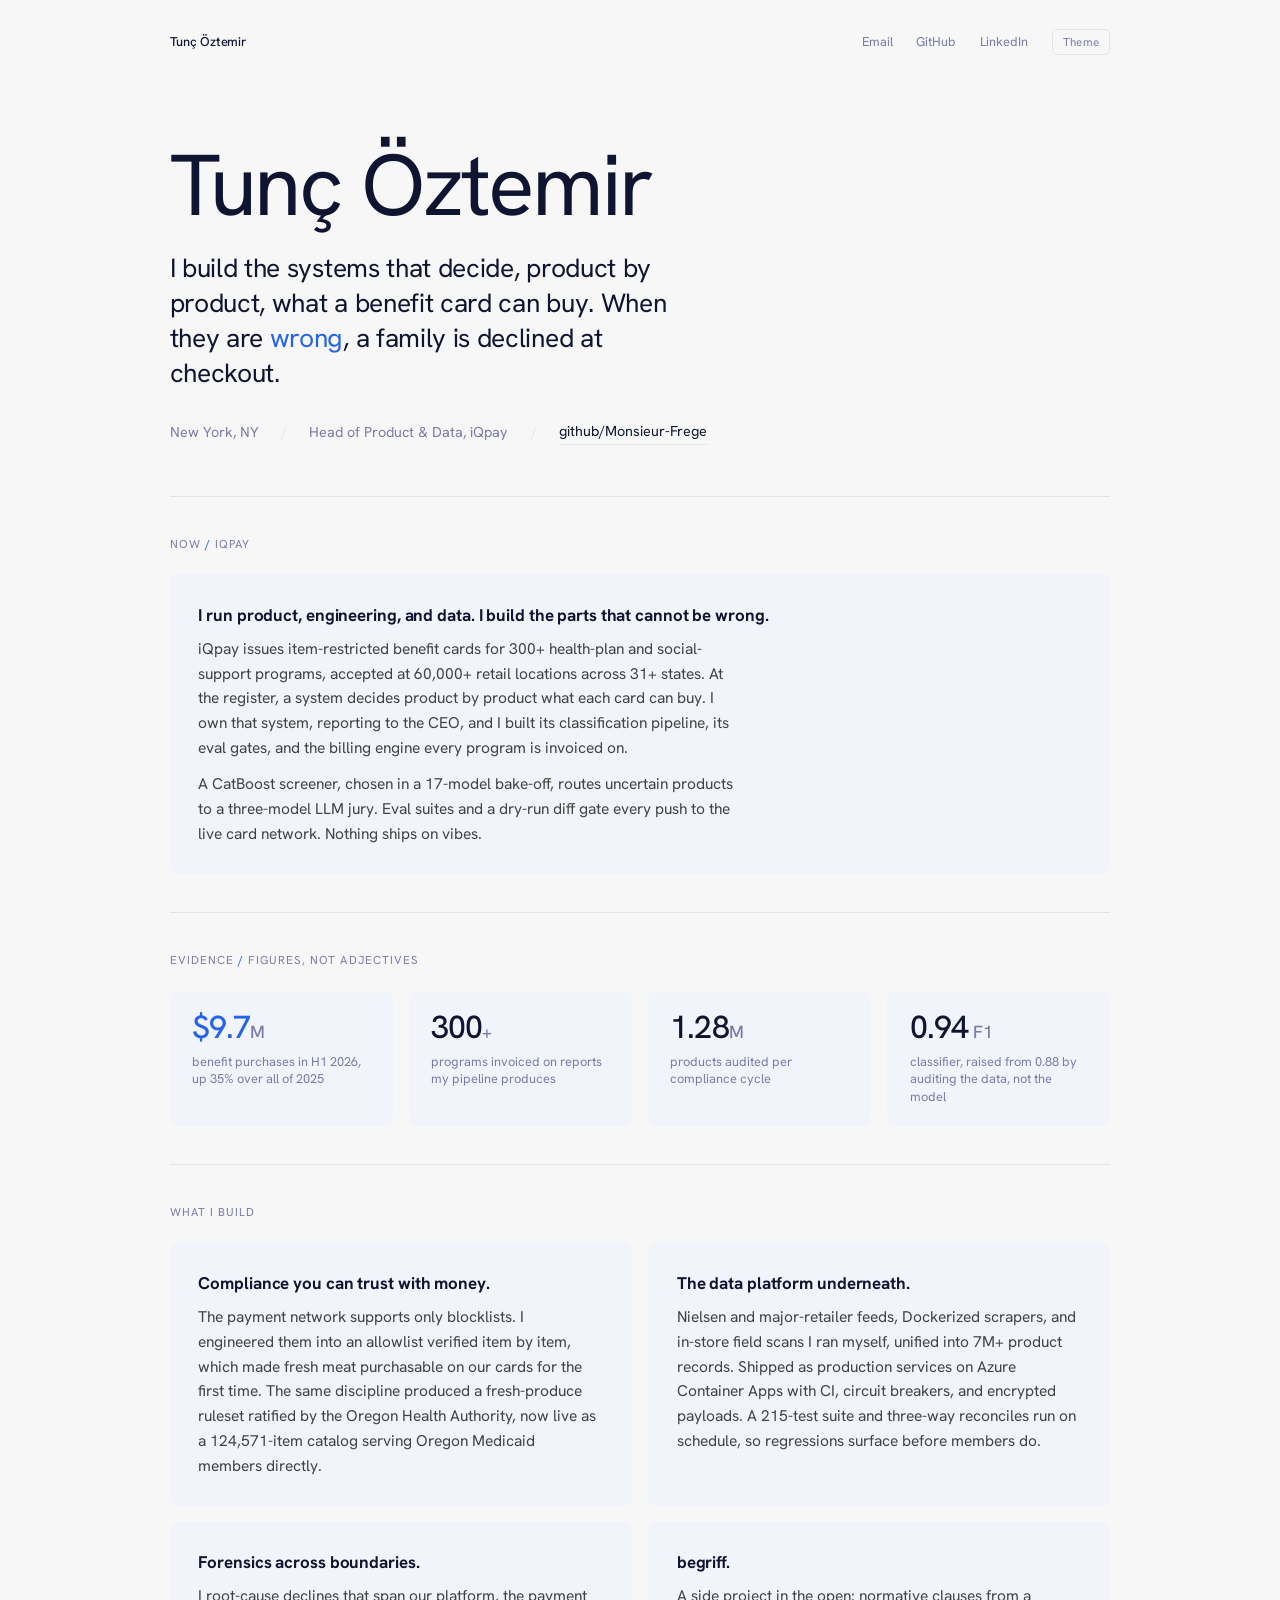
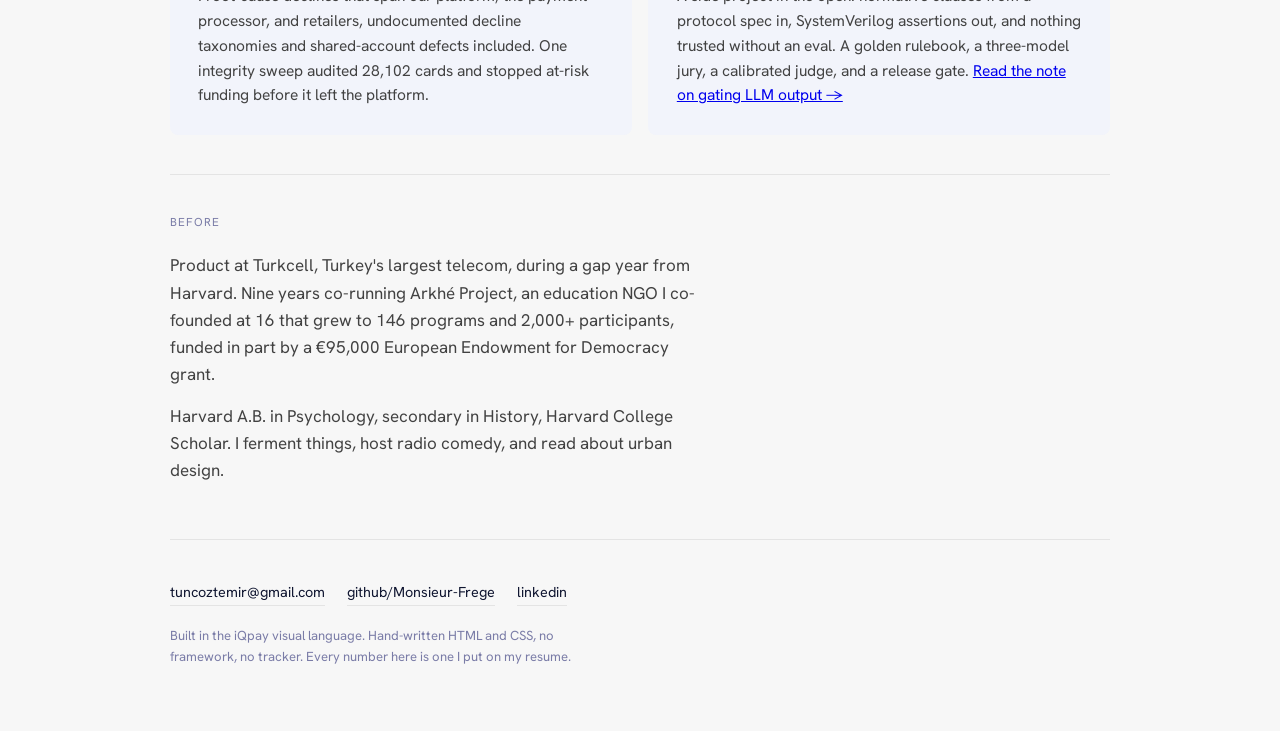
==== index.html @ 017675ed "Rebuild in the iQpay visual language: navy/blue, signature cards, metric band Replaces the paper/ser" ====
<!doctype html>
<html lang="en">
<head>
  <meta charset="utf-8">
  <meta name="viewport" content="width=device-width, initial-scale=1">
  <title>Tunç Öztemir</title>
  <meta name="description" content="Head of Product & Data at iQpay. I build the LLM pipelines, evals, and data systems that decide what a benefit card can buy at the register.">
  <meta property="og:title" content="Tunç Öztemir">
  <meta property="og:description" content="I build the systems that decide, product by product, what a benefit card can buy.">
  <meta property="og:url" content="https://tuncoztemir.com">
  <meta name="theme-color" content="#0F1530">
  <link rel="icon" href="data:image/svg+xml,%3Csvg xmlns='http://www.w3.org/2000/svg' viewBox='0 0 100 100'%3E%3Crect width='100' height='100' rx='20' fill='%230F1530'/%3E%3Ctext x='50' y='72' font-size='62' font-family='Helvetica,Arial,sans-serif' font-weight='500' text-anchor='middle' fill='%23F7F7F7'%3ET%3C/text%3E%3Ccircle cx='75' cy='30' r='8' fill='%232563EB'/%3E%3C/svg%3E">
  <link rel="preconnect" href="https://fonts.googleapis.com">
  <link rel="preconnect" href="https://fonts.gstatic.com" crossorigin>
  <link href="https://fonts.googleapis.com/css2?family=Hanken+Grotesk:wght@400;500;700&display=swap" rel="stylesheet">
  <link rel="stylesheet" href="style.css">
</head>
<body>
  <div class="wrap">

    <div class="topbar">
      <span class="mark">Tunç Öztemir</span>
      <nav>
        <a href="mailto:tuncoztemir@gmail.com">Email</a>
        <a href="https://github.com/Monsieur-Frege">GitHub</a>
        <a href="https://www.linkedin.com/in/tunc-oztemir-10516a1b8">LinkedIn</a>
        <button class="toggle" id="themeToggle" aria-label="Toggle color theme">Theme</button>
      </nav>
    </div>

    <header class="hero">
      <h1 class="wordmark rise d1">Tunç&nbsp;Öztemir</h1>
      <p class="tagline rise d2">I build the systems that decide, product by product, what a benefit card can buy. When they are <span class="em">wrong</span>, a family is declined at checkout.</p>
      <div class="meta rise d3">
        <span>New York, NY</span>
        <span class="dot">/</span>
        <span>Head of Product &amp; Data, iQpay</span>
        <span class="dot">/</span>
        <a href="https://github.com/Monsieur-Frege">github/Monsieur-Frege</a>
      </div>
    </header>

    <section class="rise d4">
      <div class="label">Now <b>/</b> iQpay</div>
      <div class="card">
        <h3>I run product, engineering, and data. I build the parts that cannot be wrong.</h3>
        <p>iQpay issues item-restricted benefit cards for 300+ health-plan and social-support programs, accepted at 60,000+ retail locations across 31+ states. At the register, a system decides product by product what each card can buy. I own that system, reporting to the CEO, and I built its classification pipeline, its eval gates, and the billing engine every program is invoiced on.</p>
        <p>A CatBoost screener, chosen in a 17-model bake-off, routes uncertain products to a three-model LLM jury. Eval suites and a dry-run diff gate every push to the live card network. Nothing ships on vibes.</p>
      </div>
    </section>

    <section>
      <div class="label">Evidence <b>/</b> figures, not adjectives</div>
      <div class="metrics">
        <div class="metric hi">
          <div class="figure">$9.7<span class="unit">M</span></div>
          <div class="cap">benefit purchases in H1 2026, up 35% over all of 2025</div>
        </div>
        <div class="metric">
          <div class="figure">300<span class="unit">+</span></div>
          <div class="cap">programs invoiced on reports my pipeline produces</div>
        </div>
        <div class="metric">
          <div class="figure">1.28<span class="unit">M</span></div>
          <div class="cap">products audited per compliance cycle</div>
        </div>
        <div class="metric">
          <div class="figure">0.94<span class="unit"> F1</span></div>
          <div class="cap">classifier, raised from 0.88 by auditing the data, not the model</div>
        </div>
      </div>
    </section>

    <section>
      <div class="label">What I build</div>
      <div class="card-grid">
        <div class="card">
          <h3>Compliance you can trust with money.</h3>
          <p>The payment network supports only blocklists. I engineered them into an allowlist verified item by item, which made fresh meat purchasable on our cards for the first time. The same discipline produced a fresh-produce ruleset ratified by the Oregon Health Authority, now live as a 124,571-item catalog serving Oregon Medicaid members directly.</p>
        </div>
        <div class="card">
          <h3>The data platform underneath.</h3>
          <p>Nielsen and major-retailer feeds, Dockerized scrapers, and in-store field scans I ran myself, unified into 7M+ product records. Shipped as production services on Azure Container Apps with CI, circuit breakers, and encrypted payloads. A 215-test suite and three-way reconciles run on schedule, so regressions surface before members do.</p>
        </div>
        <div class="card">
          <h3>Forensics across boundaries.</h3>
          <p>I root-cause declines that span our platform, the payment processor, and retailers, undocumented decline taxonomies and shared-account defects included. One integrity sweep audited 28,102 cards and stopped at-risk funding before it left the platform.</p>
        </div>
        <div class="card">
          <h3>begriff.</h3>
          <p>A side project in the open: normative clauses from a protocol spec in, SystemVerilog assertions out, and nothing trusted without an eval. A golden rulebook, a three-model jury, a calibrated judge, and a release gate. <a href="notes/gating-llm-output.html">Read the note on gating LLM output &rarr;</a></p>
        </div>
      </div>
    </section>

    <section>
      <div class="label">Before</div>
      <p class="lede">Product at Turkcell, Turkey's largest telecom, during a gap year from Harvard. Nine years co-running Arkhé Project, an education NGO I co-founded at 16 that grew to 146 programs and 2,000+ participants, funded in part by a &euro;95,000 European Endowment for Democracy grant.</p>
      <p class="lede">Harvard A.B. in Psychology, secondary in History, Harvard College Scholar. I ferment things, host radio comedy, and read about urban design.</p>
    </section>

    <footer>
      <div class="foot-links">
        <a href="mailto:tuncoztemir@gmail.com">tuncoztemir@gmail.com</a>
        <a href="https://github.com/Monsieur-Frege">github/Monsieur-Frege</a>
        <a href="https://www.linkedin.com/in/tunc-oztemir-10516a1b8">linkedin</a>
      </div>
      <p class="colophon">Built in the iQpay visual language. Hand-written HTML and CSS, no framework, no tracker. Every number here is one I put on my resume.</p>
    </footer>

  </div>

  <script>
    (function () {
      var root = document.documentElement;
      var saved = null;
      try { saved = localStorage.getItem("theme"); } catch (e) {}
      if (saved) root.setAttribute("data-theme", saved);
      var btn = document.getElementById("themeToggle");
      btn.addEventListener("click", function () {
        var isDark = getComputedStyle(root).getPropertyValue("--page").trim().toLowerCase().indexOf("0b0e1c") !== -1;
        var next = isDark ? "light" : "dark";
        root.setAttribute("data-theme", next);
        try { localStorage.setItem("theme", next); } catch (e) {}
      });
    })();
  </script>
</body>
</html>
---- style.css ----
/* tuncoztemir.com
   Built in the iQpay visual language: flat, navy, calm.
   TWK Continental where installed, a clean grotesque otherwise. */

:root {
  --navy: #0F1530;
  --slate: #7A7CA7;
  --blue: #2563EB;
  --lavender: #C3C5FF;
  --page: #F7F7F7;
  --card: #F2F4FB;
  --divider: #E4E4E4;
  --charcoal: #424242;
  --sans: "TWK Continental", "Hanken Grotesk", "Söhne", "Helvetica Neue", Helvetica, Arial, sans-serif;
  --ink: var(--navy);
  --body: var(--charcoal);
  --hair: var(--divider);
}

@media (prefers-color-scheme: dark) {
  :root {
    --page: #0B0E1C;
    --card: #141a30;
    --ink: #EEF0F8;
    --body: #B9BDCE;
    --slate: #8A8DB4;
    --blue: #6E93FF;
    --hair: #232a44;
  }
}
:root[data-theme="dark"] {
  --page: #0B0E1C;
  --card: #141a30;
  --ink: #EEF0F8;
  --body: #B9BDCE;
  --slate: #8A8DB4;
  --blue: #6E93FF;
  --hair: #232a44;
}
:root[data-theme="light"] {
  --page: #F7F7F7;
  --card: #F2F4FB;
  --ink: #0F1530;
  --body: #424242;
  --slate: #7A7CA7;
  --blue: #2563EB;
  --hair: #E4E4E4;
}

* { box-sizing: border-box; margin: 0; padding: 0; }

html { scroll-behavior: smooth; }

body {
  background: var(--page);
  color: var(--body);
  font-family: var(--sans);
  font-size: 17px;
  line-height: 1.6;
  -webkit-font-smoothing: antialiased;
  -moz-osx-font-smoothing: grayscale;
  font-feature-settings: "ss01", "cv01";
}

.wrap {
  max-width: 62rem;
  margin: 0 auto;
  padding: 0 1.6rem;
}

/* ---------- top bar ---------- */

.topbar {
  display: flex;
  justify-content: space-between;
  align-items: center;
  padding: 1.8rem 0 0;
  font-size: 0.8rem;
  color: var(--slate);
}
.topbar .mark { color: var(--ink); font-weight: 500; letter-spacing: -0.01em; }
.topbar nav a {
  color: var(--slate);
  text-decoration: none;
  margin-left: 1.3rem;
  transition: color 120ms ease;
}
.topbar nav a:hover { color: var(--blue); }

/* ---------- hero ---------- */

.hero { padding: 5.5rem 0 3.2rem; }

.wordmark {
  font-size: clamp(3.1rem, 8.5vw, 5.4rem);
  font-weight: 400;
  letter-spacing: -0.03em;
  line-height: 0.98;
  color: var(--ink);
}

.tagline {
  margin-top: 1.5rem;
  font-size: clamp(1.3rem, 2.6vw, 1.65rem);
  font-weight: 400;
  letter-spacing: -0.012em;
  line-height: 1.32;
  color: var(--ink);
  max-width: 34ch;
}
.tagline .em { color: var(--blue); }

.meta {
  margin-top: 1.8rem;
  font-size: 0.9rem;
  color: var(--slate);
  display: flex;
  flex-wrap: wrap;
  gap: 0.6rem 1.4rem;
  align-items: center;
}
.meta a { color: var(--ink); text-decoration: none; border-bottom: 1px solid var(--hair); padding-bottom: 1px; transition: border-color 120ms ease; }
.meta a:hover { border-color: var(--blue); }
.meta .dot { color: var(--hair); }

/* ---------- section scaffold ---------- */

section { padding: 2.4rem 0; border-top: 1px solid var(--hair); }

.label {
  font-size: 0.72rem;
  letter-spacing: 0.09em;
  text-transform: uppercase;
  color: var(--slate);
  margin-bottom: 1.3rem;
}
.label b { color: var(--blue); font-weight: 500; }

.statement {
  font-size: clamp(1.4rem, 3vw, 1.9rem);
  font-weight: 400;
  letter-spacing: -0.015em;
  line-height: 1.2;
  color: var(--ink);
  max-width: 22ch;
  margin-bottom: 1.6rem;
}

.lede { max-width: 54ch; color: var(--body); }
.lede + .lede { margin-top: 0.9rem; }
.lede a { color: var(--ink); border-bottom: 1px solid var(--blue); text-decoration: none; }

/* ---------- signature card ---------- */

.card {
  background: var(--card);
  border-radius: 8px;
  padding: 1.7rem 1.8rem;
}
.card h3 {
  font-size: 1.06rem;
  font-weight: 700;
  letter-spacing: -0.006em;
  color: var(--ink);
  margin-bottom: 0.5rem;
}
.card p { font-size: 0.97rem; color: var(--body); max-width: 60ch; }
.card p + p { margin-top: 0.7rem; }

.card-grid {
  display: grid;
  grid-template-columns: 1fr 1fr;
  gap: 1rem;
}
@media (max-width: 44rem) { .card-grid { grid-template-columns: 1fr; } }

/* ---------- metric band ---------- */

.metrics {
  display: grid;
  grid-template-columns: repeat(4, 1fr);
  gap: 1rem;
}
@media (max-width: 44rem) { .metrics { grid-template-columns: 1fr 1fr; } }

.metric {
  background: var(--card);
  border-radius: 8px;
  padding: 1.3rem 1.4rem;
}
.metric .figure {
  font-size: 2rem;
  font-weight: 500;
  letter-spacing: -0.03em;
  line-height: 1;
  color: var(--ink);
}
.metric .figure .unit { font-size: 1.1rem; color: var(--slate); letter-spacing: 0; }
.metric.hi .figure { color: var(--blue); }
.metric .cap {
  margin-top: 0.6rem;
  font-size: 0.8rem;
  line-height: 1.35;
  color: var(--slate);
}

/* ---------- evidence list ---------- */

.evidence { list-style: none; margin-top: 0.3rem; }
.evidence li {
  display: grid;
  grid-template-columns: 1fr auto;
  gap: 1.2rem;
  align-items: baseline;
  padding: 0.75rem 0;
  border-bottom: 1px solid var(--hair);
  font-size: 0.96rem;
}
.evidence li:last-child { border-bottom: none; }
.evidence .what { color: var(--body); max-width: 46ch; }
.evidence .what b { color: var(--ink); font-weight: 700; }
.evidence .src { font-size: 0.76rem; color: var(--slate); white-space: nowrap; }

/* ---------- footer ---------- */

footer {
  padding: 2.6rem 0 4rem;
  border-top: 1px solid var(--hair);
  margin-top: 1rem;
}
.foot-links { display: flex; flex-wrap: wrap; gap: 1.4rem; font-size: 0.9rem; }
.foot-links a { color: var(--ink); text-decoration: none; border-bottom: 1px solid var(--hair); padding-bottom: 1px; }
.foot-links a:hover { border-color: var(--blue); }
.colophon { margin-top: 1.2rem; font-size: 0.82rem; color: var(--slate); max-width: 60ch; }

/* ---------- theme toggle ---------- */

.toggle {
  background: none;
  border: 1px solid var(--hair);
  color: var(--slate);
  border-radius: 5px;
  padding: 0.28rem 0.6rem;
  font-family: inherit;
  font-size: 0.72rem;
  letter-spacing: 0.04em;
  cursor: pointer;
  margin-left: 1.3rem;
  transition: border-color 120ms ease, color 120ms ease;
}
.toggle:hover { border-color: var(--blue); color: var(--blue); }

/* ---------- notes page ---------- */

.note-title {
  font-size: clamp(2rem, 5vw, 3rem);
  font-weight: 400;
  letter-spacing: -0.025em;
  line-height: 1.05;
  color: var(--ink);
  max-width: 20ch;
}
.note-body { padding: 2.2rem 0; max-width: 62ch; }
.note-body h2 {
  font-size: 1.2rem;
  font-weight: 700;
  letter-spacing: -0.01em;
  color: var(--ink);
  margin: 2rem 0 0.7rem;
}
.note-body p { margin-bottom: 1rem; }
.note-body p strong { color: var(--ink); }
.note-body a { color: var(--ink); border-bottom: 1px solid var(--blue); text-decoration: none; }
.pull {
  margin: 1.6rem 0;
  padding: 1.2rem 1.5rem;
  background: var(--card);
  border-radius: 8px;
  border-left: 3px solid var(--blue);
  color: var(--ink);
  font-size: 1.05rem;
  letter-spacing: -0.008em;
}
.back { font-size: 0.8rem; color: var(--slate); text-decoration: none; }
.back:hover { color: var(--blue); }

/* ---------- motion ---------- */

@media (prefers-reduced-motion: no-preference) {
  .rise { opacity: 0; transform: translateY(8px); animation: rise 620ms cubic-bezier(0.2, 0.7, 0.2, 1) forwards; }
  .d1 { animation-delay: 40ms; } .d2 { animation-delay: 130ms; }
  .d3 { animation-delay: 220ms; } .d4 { animation-delay: 310ms; }
  .d5 { animation-delay: 400ms; } .d6 { animation-delay: 490ms; }
  @keyframes rise { to { opacity: 1; transform: none; } }
}

@media print {
  body { background: #fff; color: #000; }
  .toggle, .topbar nav { display: none; }
  .card, .metric { background: #f2f4fb; }
}
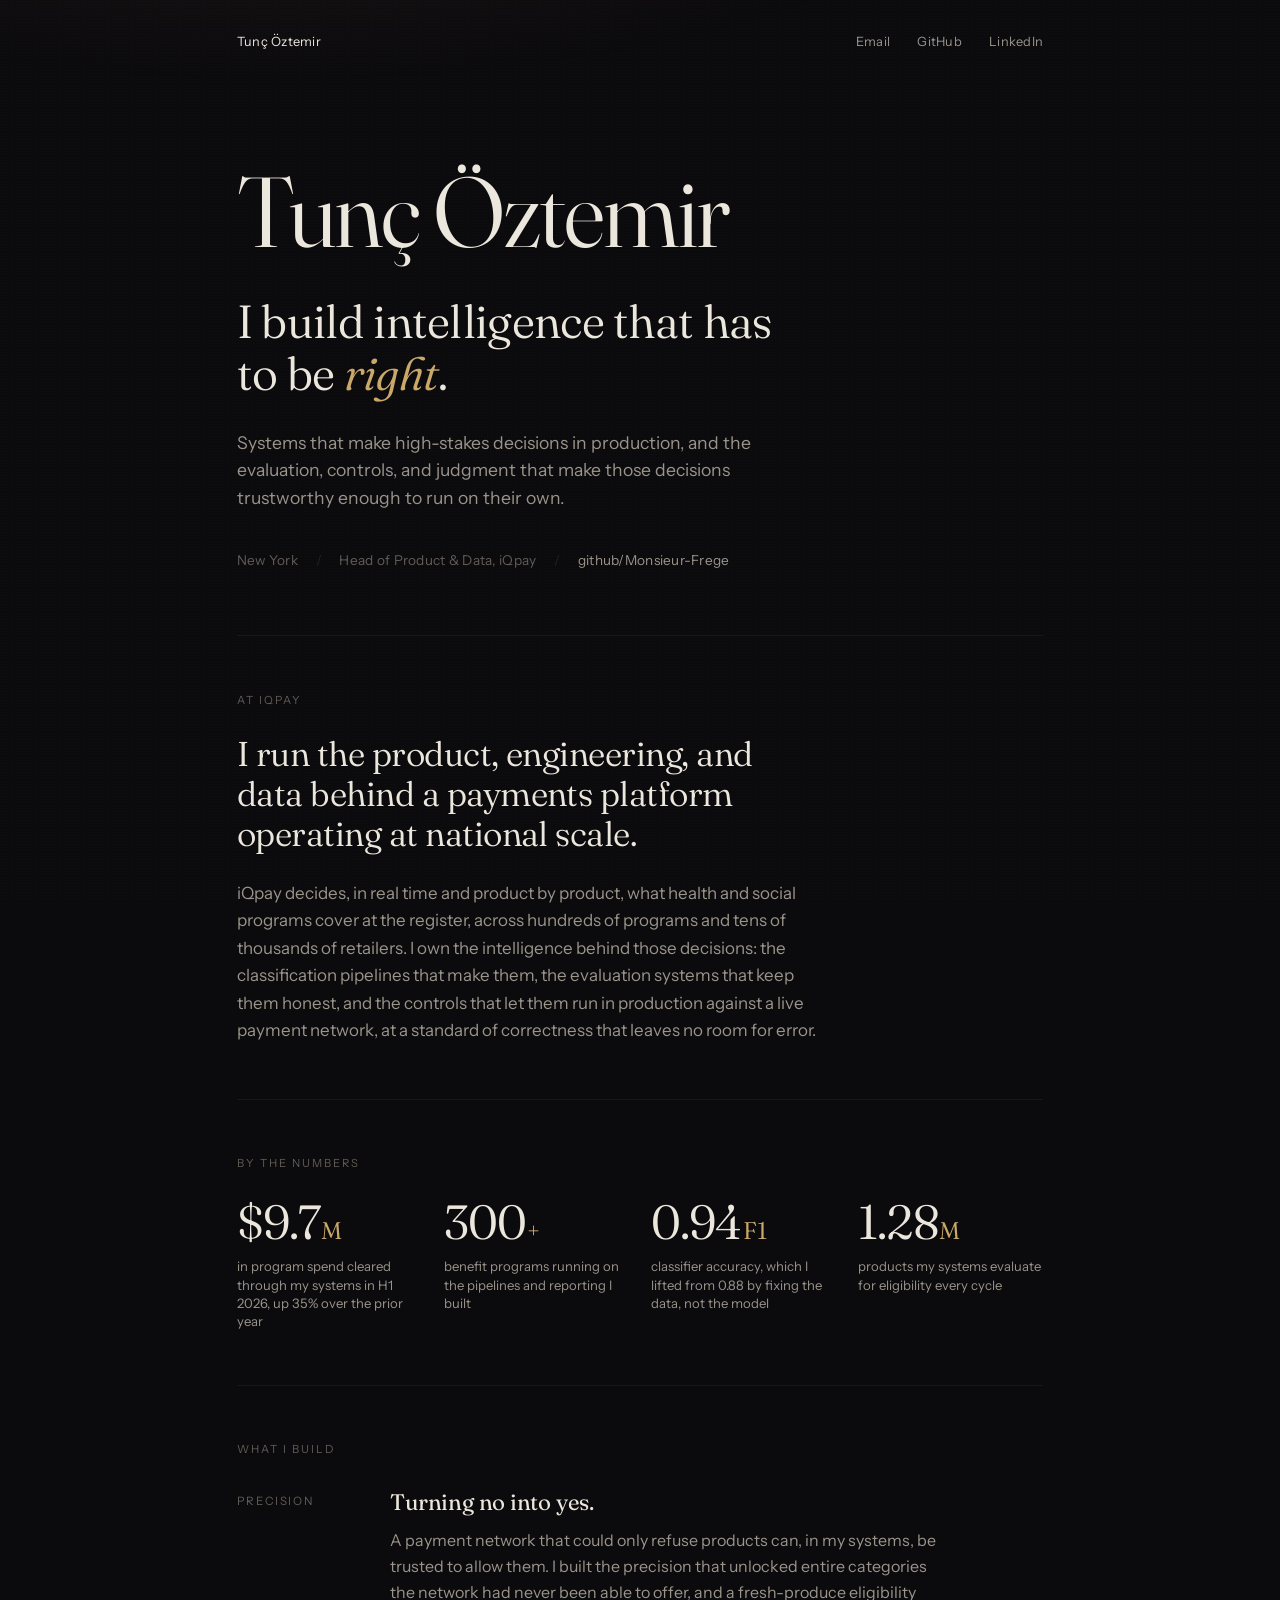
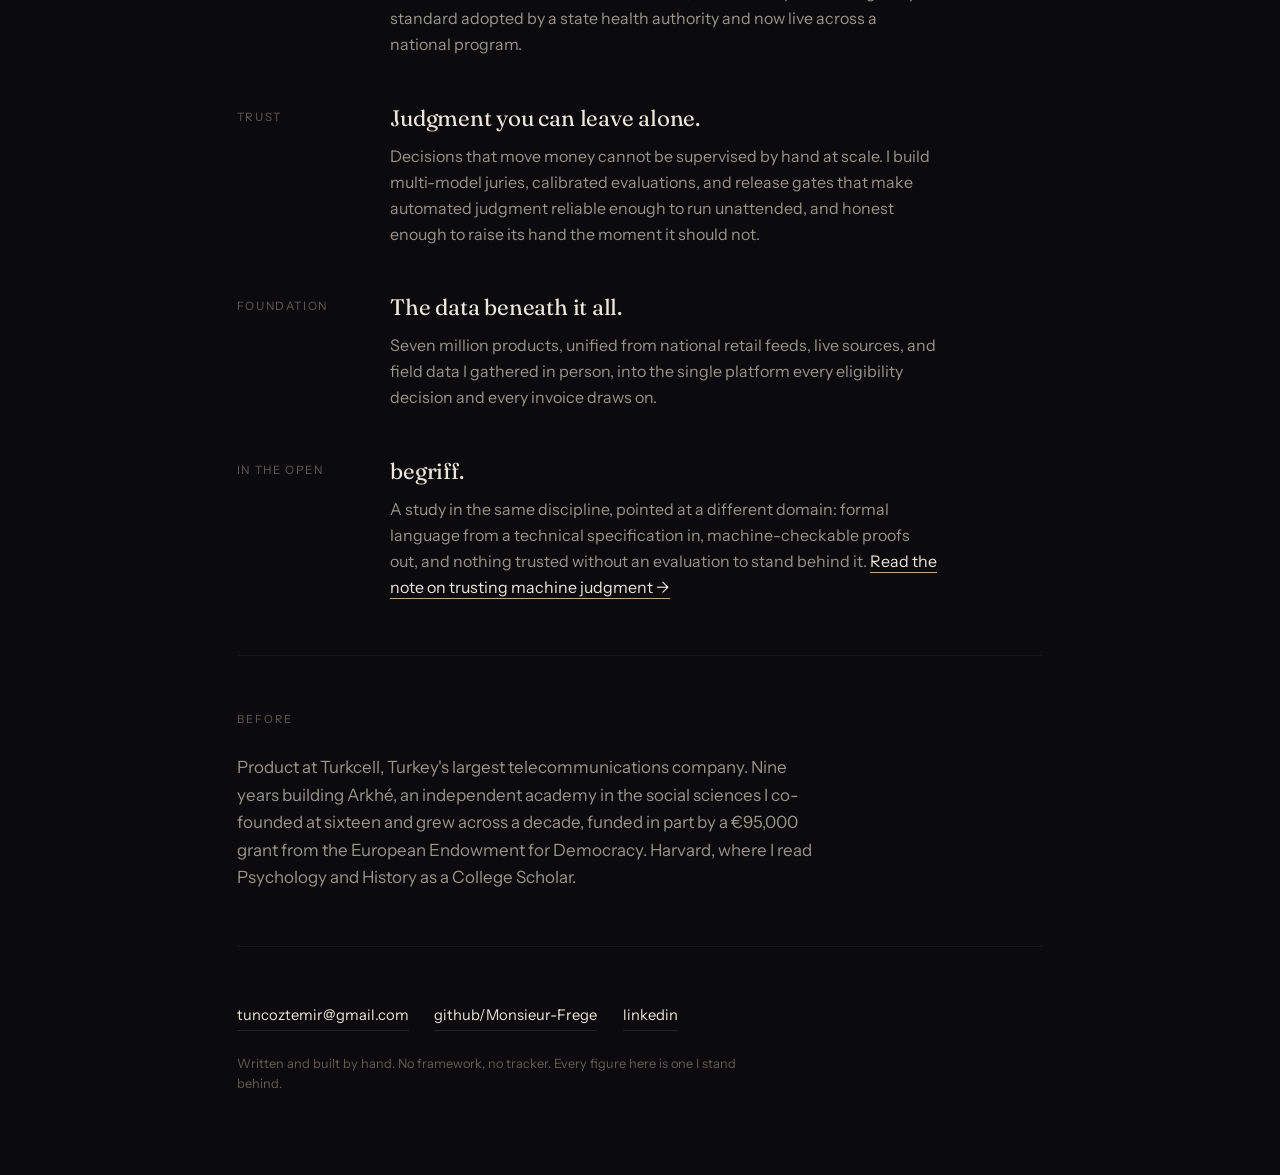
==== commit 26d98417: "Redesign: dark editorial. Fraunces display, warm ink, one light in the dark Drop the corporate look " ====
--- a/index.html
+++ b/index.html
@@ -4,15 +4,15 @@
   <meta charset="utf-8">
   <meta name="viewport" content="width=device-width, initial-scale=1">
   <title>Tunç Öztemir</title>
-  <meta name="description" content="Head of Product & Data at iQpay. I build the LLM pipelines, evals, and data systems that decide what a benefit card can buy at the register.">
+  <meta name="description" content="I build intelligence that has to be right. Head of Product & Data at iQpay, running the systems behind high-stakes decisions at national scale.">
   <meta property="og:title" content="Tunç Öztemir">
-  <meta property="og:description" content="I build the systems that decide, product by product, what a benefit card can buy.">
+  <meta property="og:description" content="I build intelligence that has to be right.">
   <meta property="og:url" content="https://tuncoztemir.com">
-  <meta name="theme-color" content="#0F1530">
-  <link rel="icon" href="data:image/svg+xml,%3Csvg xmlns='http://www.w3.org/2000/svg' viewBox='0 0 100 100'%3E%3Crect width='100' height='100' rx='20' fill='%230F1530'/%3E%3Ctext x='50' y='72' font-size='62' font-family='Helvetica,Arial,sans-serif' font-weight='500' text-anchor='middle' fill='%23F7F7F7'%3ET%3C/text%3E%3Ccircle cx='75' cy='30' r='8' fill='%232563EB'/%3E%3C/svg%3E">
+  <meta name="theme-color" content="#0B0A0D">
+  <link rel="icon" href="data:image/svg+xml,%3Csvg xmlns='http://www.w3.org/2000/svg' viewBox='0 0 100 100'%3E%3Crect width='100' height='100' rx='22' fill='%230B0A0D'/%3E%3Ctext x='50' y='71' font-size='58' font-family='Georgia,serif' text-anchor='middle' fill='%23ECE7DD'%3ET%3C/text%3E%3Ccircle cx='74' cy='32' r='7' fill='%23C9A86A'/%3E%3C/svg%3E">
   <link rel="preconnect" href="https://fonts.googleapis.com">
   <link rel="preconnect" href="https://fonts.gstatic.com" crossorigin>
-  <link href="https://fonts.googleapis.com/css2?family=Hanken+Grotesk:wght@400;500;700&display=swap" rel="stylesheet">
+  <link href="https://fonts.googleapis.com/css2?family=Fraunces:ital,opsz,wght@0,9..144,300;0,9..144,400;0,9..144,500;1,9..144,340;1,9..144,400&family=Instrument+Sans:wght@400;500;600&display=swap" rel="stylesheet">
   <link rel="stylesheet" href="style.css">
 </head>
 <body>
@@ -24,79 +24,92 @@
         <a href="mailto:tuncoztemir@gmail.com">Email</a>
         <a href="https://github.com/Monsieur-Frege">GitHub</a>
         <a href="https://www.linkedin.com/in/tunc-oztemir-10516a1b8">LinkedIn</a>
-        <button class="toggle" id="themeToggle" aria-label="Toggle color theme">Theme</button>
       </nav>
     </div>
 
     <header class="hero">
-      <h1 class="wordmark rise d1">Tunç&nbsp;Öztemir</h1>
-      <p class="tagline rise d2">I build the systems that decide, product by product, what a benefit card can buy. When they are <span class="em">wrong</span>, a family is declined at checkout.</p>
-      <div class="meta rise d3">
-        <span>New York, NY</span>
-        <span class="dot">/</span>
+      <h1 class="name rise d1">Tunç Öztemir</h1>
+      <p class="thesis rise d2">I build intelligence that has to be <span class="it">right</span>.</p>
+      <p class="sub rise d3">Systems that make high-stakes decisions in production, and the evaluation, controls, and judgment that make those decisions trustworthy enough to run on their own.</p>
+      <div class="meta rise d4">
+        <span>New York</span>
+        <span class="sep">/</span>
         <span>Head of Product &amp; Data, iQpay</span>
-        <span class="dot">/</span>
+        <span class="sep">/</span>
         <a href="https://github.com/Monsieur-Frege">github/Monsieur-Frege</a>
       </div>
     </header>
 
-    <section class="rise d4">
-      <div class="label">Now <b>/</b> iQpay</div>
-      <div class="card">
-        <h3>I run product, engineering, and data. I build the parts that cannot be wrong.</h3>
-        <p>iQpay issues item-restricted benefit cards for 300+ health-plan and social-support programs, accepted at 60,000+ retail locations across 31+ states. At the register, a system decides product by product what each card can buy. I own that system, reporting to the CEO, and I built its classification pipeline, its eval gates, and the billing engine every program is invoiced on.</p>
-        <p>A CatBoost screener, chosen in a 17-model bake-off, routes uncertain products to a three-model LLM jury. Eval suites and a dry-run diff gate every push to the live card network. Nothing ships on vibes.</p>
-      </div>
+    <section class="rise d5">
+      <div class="eyebrow">At iQpay</div>
+      <p class="lead">I run the product, engineering, and data behind a payments platform operating at national scale.</p>
+      <p class="body">iQpay decides, in real time and product by product, what health and social programs cover at the register, across hundreds of programs and tens of thousands of retailers. I own the intelligence behind those decisions: the classification pipelines that make them, the evaluation systems that keep them honest, and the controls that let them run in production against a live payment network, at a standard of correctness that leaves no room for error.</p>
     </section>
 
     <section>
-      <div class="label">Evidence <b>/</b> figures, not adjectives</div>
-      <div class="metrics">
-        <div class="metric hi">
-          <div class="figure">$9.7<span class="unit">M</span></div>
-          <div class="cap">benefit purchases in H1 2026, up 35% over all of 2025</div>
+      <div class="eyebrow">By the numbers</div>
+      <div class="figures">
+        <div class="fig">
+          <div class="n">$9.7<span class="u">M</span></div>
+          <div class="c">in program spend cleared through my systems in H1 2026, up 35% over the prior year</div>
         </div>
-        <div class="metric">
-          <div class="figure">300<span class="unit">+</span></div>
-          <div class="cap">programs invoiced on reports my pipeline produces</div>
+        <div class="fig">
+          <div class="n">300<span class="u">+</span></div>
+          <div class="c">benefit programs running on the pipelines and reporting I built</div>
         </div>
-        <div class="metric">
-          <div class="figure">1.28<span class="unit">M</span></div>
-          <div class="cap">products audited per compliance cycle</div>
+        <div class="fig">
+          <div class="n">0.94<span class="u">F1</span></div>
+          <div class="c">classifier accuracy, which I lifted from 0.88 by fixing the data, not the model</div>
         </div>
-        <div class="metric">
-          <div class="figure">0.94<span class="unit"> F1</span></div>
-          <div class="cap">classifier, raised from 0.88 by auditing the data, not the model</div>
+        <div class="fig">
+          <div class="n">1.28<span class="u">M</span></div>
+          <div class="c">products my systems evaluate for eligibility every cycle</div>
         </div>
       </div>
     </section>
 
     <section>
-      <div class="label">What I build</div>
-      <div class="card-grid">
-        <div class="card">
-          <h3>Compliance you can trust with money.</h3>
-          <p>The payment network supports only blocklists. I engineered them into an allowlist verified item by item, which made fresh meat purchasable on our cards for the first time. The same discipline produced a fresh-produce ruleset ratified by the Oregon Health Authority, now live as a 124,571-item catalog serving Oregon Medicaid members directly.</p>
+      <div class="eyebrow">What I build</div>
+      <div class="work">
+
+        <div class="entry">
+          <div class="tag">Precision</div>
+          <div>
+            <h3>Turning no into yes.</h3>
+            <p>A payment network that could only refuse products can, in my systems, be trusted to allow them. I built the precision that unlocked entire categories the network had never been able to offer, and a fresh-produce eligibility standard adopted by a state health authority and now live across a national program.</p>
+          </div>
         </div>
-        <div class="card">
-          <h3>The data platform underneath.</h3>
-          <p>Nielsen and major-retailer feeds, Dockerized scrapers, and in-store field scans I ran myself, unified into 7M+ product records. Shipped as production services on Azure Container Apps with CI, circuit breakers, and encrypted payloads. A 215-test suite and three-way reconciles run on schedule, so regressions surface before members do.</p>
+
+        <div class="entry">
+          <div class="tag">Trust</div>
+          <div>
+            <h3>Judgment you can leave alone.</h3>
+            <p>Decisions that move money cannot be supervised by hand at scale. I build multi-model juries, calibrated evaluations, and release gates that make automated judgment reliable enough to run unattended, and honest enough to raise its hand the moment it should not.</p>
+          </div>
         </div>
-        <div class="card">
-          <h3>Forensics across boundaries.</h3>
-          <p>I root-cause declines that span our platform, the payment processor, and retailers, undocumented decline taxonomies and shared-account defects included. One integrity sweep audited 28,102 cards and stopped at-risk funding before it left the platform.</p>
+
+        <div class="entry">
+          <div class="tag">Foundation</div>
+          <div>
+            <h3>The data beneath it all.</h3>
+            <p>Seven million products, unified from national retail feeds, live sources, and field data I gathered in person, into the single platform every eligibility decision and every invoice draws on.</p>
+          </div>
         </div>
-        <div class="card">
-          <h3>begriff.</h3>
-          <p>A side project in the open: normative clauses from a protocol spec in, SystemVerilog assertions out, and nothing trusted without an eval. A golden rulebook, a three-model jury, a calibrated judge, and a release gate. <a href="notes/gating-llm-output.html">Read the note on gating LLM output &rarr;</a></p>
+
+        <div class="entry">
+          <div class="tag">In the open</div>
+          <div>
+            <h3>begriff.</h3>
+            <p>A study in the same discipline, pointed at a different domain: formal language from a technical specification in, machine-checkable proofs out, and nothing trusted without an evaluation to stand behind it. <a class="inline-link" href="notes/gating-llm-output.html">Read the note on trusting machine judgment &rarr;</a></p>
+          </div>
         </div>
+
       </div>
     </section>
 
     <section>
-      <div class="label">Before</div>
-      <p class="lede">Product at Turkcell, Turkey's largest telecom, during a gap year from Harvard. Nine years co-running Arkhé Project, an education NGO I co-founded at 16 that grew to 146 programs and 2,000+ participants, funded in part by a &euro;95,000 European Endowment for Democracy grant.</p>
-      <p class="lede">Harvard A.B. in Psychology, secondary in History, Harvard College Scholar. I ferment things, host radio comedy, and read about urban design.</p>
+      <div class="eyebrow">Before</div>
+      <p class="body">Product at Turkcell, Turkey's largest telecommunications company. Nine years building Arkhé, an independent academy in the social sciences I co-founded at sixteen and grew across a decade, funded in part by a &euro;95,000 grant from the European Endowment for Democracy. Harvard, where I read Psychology and History as a College Scholar.</p>
     </section>
 
     <footer>
@@ -105,25 +118,9 @@
         <a href="https://github.com/Monsieur-Frege">github/Monsieur-Frege</a>
         <a href="https://www.linkedin.com/in/tunc-oztemir-10516a1b8">linkedin</a>
       </div>
-      <p class="colophon">Built in the iQpay visual language. Hand-written HTML and CSS, no framework, no tracker. Every number here is one I put on my resume.</p>
+      <p class="colophon">Written and built by hand. No framework, no tracker. Every figure here is one I stand behind.</p>
     </footer>
 
   </div>
-
-  <script>
-    (function () {
-      var root = document.documentElement;
-      var saved = null;
-      try { saved = localStorage.getItem("theme"); } catch (e) {}
-      if (saved) root.setAttribute("data-theme", saved);
-      var btn = document.getElementById("themeToggle");
-      btn.addEventListener("click", function () {
-        var isDark = getComputedStyle(root).getPropertyValue("--page").trim().toLowerCase().indexOf("0b0e1c") !== -1;
-        var next = isDark ? "light" : "dark";
-        root.setAttribute("data-theme", next);
-        try { localStorage.setItem("theme", next); } catch (e) {}
-      });
-    })();
-  </script>
 </body>
 </html>
--- a/style.css
+++ b/style.css
@@ -1,301 +1,289 @@
-/* tuncoztemir.com
-   Built in the iQpay visual language: flat, navy, calm.
-   TWK Continental where installed, a clean grotesque otherwise. */
+/* tuncoztemir.com — dark editorial.
+   Fraunces for the voice, Instrument Sans for the detail. One warm light in the dark. */
 
 :root {
-  --navy: #0F1530;
-  --slate: #7A7CA7;
-  --blue: #2563EB;
-  --lavender: #C3C5FF;
-  --page: #F7F7F7;
-  --card: #F2F4FB;
-  --divider: #E4E4E4;
-  --charcoal: #424242;
-  --sans: "TWK Continental", "Hanken Grotesk", "Söhne", "Helvetica Neue", Helvetica, Arial, sans-serif;
-  --ink: var(--navy);
-  --body: var(--charcoal);
-  --hair: var(--divider);
-}
-
-@media (prefers-color-scheme: dark) {
-  :root {
-    --page: #0B0E1C;
-    --card: #141a30;
-    --ink: #EEF0F8;
-    --body: #B9BDCE;
-    --slate: #8A8DB4;
-    --blue: #6E93FF;
-    --hair: #232a44;
-  }
-}
-:root[data-theme="dark"] {
-  --page: #0B0E1C;
-  --card: #141a30;
-  --ink: #EEF0F8;
-  --body: #B9BDCE;
-  --slate: #8A8DB4;
-  --blue: #6E93FF;
-  --hair: #232a44;
-}
-:root[data-theme="light"] {
-  --page: #F7F7F7;
-  --card: #F2F4FB;
-  --ink: #0F1530;
-  --body: #424242;
-  --slate: #7A7CA7;
-  --blue: #2563EB;
-  --hair: #E4E4E4;
+  --bg: #0B0A0D;
+  --bg-lift: #121016;
+  --text: #ECE7DD;
+  --dim: #9A948A;
+  --faint: #625C55;
+  --gold: #C9A86A;
+  --gold-soft: rgba(201, 168, 106, 0.16);
+  --line: rgba(236, 231, 221, 0.10);
+  --line-soft: rgba(236, 231, 221, 0.055);
+  --display: "Fraunces", "Iowan Old Style", Georgia, serif;
+  --sans: "Instrument Sans", "Helvetica Neue", Helvetica, Arial, sans-serif;
 }
 
 * { box-sizing: border-box; margin: 0; padding: 0; }
-
 html { scroll-behavior: smooth; }
 
 body {
-  background: var(--page);
-  color: var(--body);
-  font-family: var(--sans);
-  font-size: 17px;
-  line-height: 1.6;
+  background: var(--bg);
+  color: var(--text);
+  font-family: var(--sans);
+  font-size: 1.06rem;
+  line-height: 1.62;
   -webkit-font-smoothing: antialiased;
   -moz-osx-font-smoothing: grayscale;
-  font-feature-settings: "ss01", "cv01";
-}
+  position: relative;
+  overflow-x: hidden;
+}
+
+/* atmosphere: one warm light, and a whisper of grain */
+body::before {
+  content: "";
+  position: fixed;
+  inset: -20% -20% auto -20%;
+  height: 70vh;
+  background: radial-gradient(60% 60% at 30% 0%, rgba(201, 168, 106, 0.10), transparent 70%);
+  pointer-events: none;
+  z-index: 0;
+  animation: drift 26s ease-in-out infinite alternate;
+}
+body::after {
+  content: "";
+  position: fixed;
+  inset: 0;
+  background-image: radial-gradient(rgba(236, 231, 221, 0.018) 1px, transparent 1px);
+  background-size: 3px 3px;
+  pointer-events: none;
+  z-index: 0;
+  mix-blend-mode: screen;
+}
+@keyframes drift {
+  from { transform: translateX(-4%) translateY(-2%); opacity: 0.8; }
+  to   { transform: translateX(6%) translateY(3%); opacity: 1; }
+}
+@media (prefers-reduced-motion: reduce) { body::before { animation: none; } }
 
 .wrap {
-  max-width: 62rem;
+  position: relative;
+  z-index: 1;
+  max-width: 54rem;
   margin: 0 auto;
-  padding: 0 1.6rem;
+  padding: 0 1.8rem;
 }
 
 /* ---------- top bar ---------- */
-
 .topbar {
   display: flex;
   justify-content: space-between;
   align-items: center;
-  padding: 1.8rem 0 0;
+  padding: 2rem 0 0;
+  font-family: var(--sans);
   font-size: 0.8rem;
-  color: var(--slate);
-}
-.topbar .mark { color: var(--ink); font-weight: 500; letter-spacing: -0.01em; }
+  letter-spacing: 0.02em;
+  color: var(--dim);
+}
+.topbar .mark { color: var(--text); }
 .topbar nav a {
-  color: var(--slate);
+  color: var(--dim);
   text-decoration: none;
-  margin-left: 1.3rem;
-  transition: color 120ms ease;
-}
-.topbar nav a:hover { color: var(--blue); }
+  margin-left: 1.5rem;
+  transition: color 160ms ease;
+}
+.topbar nav a:hover { color: var(--gold); }
 
 /* ---------- hero ---------- */
-
-.hero { padding: 5.5rem 0 3.2rem; }
-
-.wordmark {
-  font-size: clamp(3.1rem, 8.5vw, 5.4rem);
-  font-weight: 400;
-  letter-spacing: -0.03em;
-  line-height: 0.98;
-  color: var(--ink);
-}
-
-.tagline {
-  margin-top: 1.5rem;
-  font-size: clamp(1.3rem, 2.6vw, 1.65rem);
-  font-weight: 400;
-  letter-spacing: -0.012em;
-  line-height: 1.32;
-  color: var(--ink);
-  max-width: 34ch;
-}
-.tagline .em { color: var(--blue); }
+.hero { padding: 7rem 0 4rem; }
+
+.name {
+  font-family: var(--display);
+  font-optical-sizing: auto;
+  font-weight: 340;
+  font-size: clamp(3.4rem, 9vw, 6.2rem);
+  line-height: 0.94;
+  letter-spacing: -0.02em;
+  color: var(--text);
+}
+
+.thesis {
+  font-family: var(--display);
+  font-weight: 340;
+  font-size: clamp(1.7rem, 4.2vw, 2.9rem);
+  line-height: 1.12;
+  letter-spacing: -0.015em;
+  color: var(--text);
+  margin-top: 2.4rem;
+  max-width: 20ch;
+}
+.thesis .it { font-style: italic; color: var(--gold); }
+
+.sub {
+  margin-top: 1.8rem;
+  font-size: 1.1rem;
+  line-height: 1.55;
+  color: var(--dim);
+  max-width: 46ch;
+}
 
 .meta {
-  margin-top: 1.8rem;
-  font-size: 0.9rem;
-  color: var(--slate);
+  margin-top: 2.4rem;
+  font-size: 0.85rem;
+  letter-spacing: 0.02em;
+  color: var(--faint);
   display: flex;
   flex-wrap: wrap;
-  gap: 0.6rem 1.4rem;
+  gap: 0.5rem 1.1rem;
   align-items: center;
 }
-.meta a { color: var(--ink); text-decoration: none; border-bottom: 1px solid var(--hair); padding-bottom: 1px; transition: border-color 120ms ease; }
-.meta a:hover { border-color: var(--blue); }
-.meta .dot { color: var(--hair); }
-
-/* ---------- section scaffold ---------- */
-
-section { padding: 2.4rem 0; border-top: 1px solid var(--hair); }
-
-.label {
-  font-size: 0.72rem;
-  letter-spacing: 0.09em;
+.meta a { color: var(--dim); text-decoration: none; transition: color 160ms ease; }
+.meta a:hover { color: var(--gold); }
+.meta .sep { color: var(--line); }
+
+/* ---------- sections ---------- */
+section { padding: 3.4rem 0; border-top: 1px solid var(--line-soft); }
+
+.eyebrow {
+  font-family: var(--sans);
+  font-size: 0.7rem;
+  letter-spacing: 0.18em;
   text-transform: uppercase;
-  color: var(--slate);
-  margin-bottom: 1.3rem;
-}
-.label b { color: var(--blue); font-weight: 500; }
-
-.statement {
-  font-size: clamp(1.4rem, 3vw, 1.9rem);
-  font-weight: 400;
+  color: var(--faint);
+  margin-bottom: 1.6rem;
+}
+
+.lead {
+  font-family: var(--display);
+  font-weight: 340;
+  font-size: clamp(1.5rem, 3.4vw, 2.15rem);
+  line-height: 1.16;
   letter-spacing: -0.015em;
-  line-height: 1.2;
-  color: var(--ink);
-  max-width: 22ch;
+  color: var(--text);
+  max-width: 24ch;
   margin-bottom: 1.6rem;
 }
 
-.lede { max-width: 54ch; color: var(--body); }
-.lede + .lede { margin-top: 0.9rem; }
-.lede a { color: var(--ink); border-bottom: 1px solid var(--blue); text-decoration: none; }
-
-/* ---------- signature card ---------- */
-
-.card {
-  background: var(--card);
-  border-radius: 8px;
-  padding: 1.7rem 1.8rem;
-}
-.card h3 {
-  font-size: 1.06rem;
-  font-weight: 700;
-  letter-spacing: -0.006em;
-  color: var(--ink);
-  margin-bottom: 0.5rem;
-}
-.card p { font-size: 0.97rem; color: var(--body); max-width: 60ch; }
-.card p + p { margin-top: 0.7rem; }
-
-.card-grid {
-  display: grid;
-  grid-template-columns: 1fr 1fr;
-  gap: 1rem;
-}
-@media (max-width: 44rem) { .card-grid { grid-template-columns: 1fr; } }
-
-/* ---------- metric band ---------- */
-
-.metrics {
+p.body { color: var(--dim); max-width: 54ch; }
+p.body + p.body { margin-top: 1rem; }
+p.body a, .inline-link {
+  color: var(--text);
+  text-decoration: none;
+  border-bottom: 1px solid var(--gold);
+  padding-bottom: 1px;
+  transition: color 160ms ease;
+}
+p.body a:hover, .inline-link:hover { color: var(--gold); }
+
+/* ---------- figures (editorial, not boxes) ---------- */
+.figures {
   display: grid;
   grid-template-columns: repeat(4, 1fr);
-  gap: 1rem;
-}
-@media (max-width: 44rem) { .metrics { grid-template-columns: 1fr 1fr; } }
-
-.metric {
-  background: var(--card);
-  border-radius: 8px;
-  padding: 1.3rem 1.4rem;
-}
-.metric .figure {
-  font-size: 2rem;
-  font-weight: 500;
-  letter-spacing: -0.03em;
+  gap: 2rem 1.4rem;
+}
+@media (max-width: 40rem) { .figures { grid-template-columns: 1fr 1fr; gap: 2.2rem 1.4rem; } }
+.fig .n {
+  font-family: var(--display);
+  font-weight: 340;
+  font-size: clamp(2.2rem, 5vw, 3rem);
   line-height: 1;
-  color: var(--ink);
-}
-.metric .figure .unit { font-size: 1.1rem; color: var(--slate); letter-spacing: 0; }
-.metric.hi .figure { color: var(--blue); }
-.metric .cap {
-  margin-top: 0.6rem;
-  font-size: 0.8rem;
-  line-height: 1.35;
-  color: var(--slate);
-}
-
-/* ---------- evidence list ---------- */
-
-.evidence { list-style: none; margin-top: 0.3rem; }
-.evidence li {
-  display: grid;
-  grid-template-columns: 1fr auto;
-  gap: 1.2rem;
-  align-items: baseline;
-  padding: 0.75rem 0;
-  border-bottom: 1px solid var(--hair);
-  font-size: 0.96rem;
-}
-.evidence li:last-child { border-bottom: none; }
-.evidence .what { color: var(--body); max-width: 46ch; }
-.evidence .what b { color: var(--ink); font-weight: 700; }
-.evidence .src { font-size: 0.76rem; color: var(--slate); white-space: nowrap; }
+  letter-spacing: -0.02em;
+  color: var(--text);
+}
+.fig .n .u { font-size: 0.5em; color: var(--gold); letter-spacing: 0; margin-left: 0.05em; }
+.fig .c {
+  margin-top: 0.7rem;
+  font-size: 0.82rem;
+  line-height: 1.4;
+  color: var(--dim);
+  max-width: 22ch;
+}
+
+/* ---------- work list (hanging labels, asymmetric) ---------- */
+.work { display: grid; gap: 2.6rem; }
+.entry { display: grid; grid-template-columns: 8rem 1fr; gap: 1.6rem; }
+@media (max-width: 40rem) { .entry { grid-template-columns: 1fr; gap: 0.5rem; } }
+.entry .tag {
+  font-family: var(--sans);
+  font-size: 0.72rem;
+  letter-spacing: 0.14em;
+  text-transform: uppercase;
+  color: var(--faint);
+  padding-top: 0.5rem;
+}
+.entry h3 {
+  font-family: var(--display);
+  font-weight: 400;
+  font-size: 1.4rem;
+  letter-spacing: -0.01em;
+  color: var(--text);
+  margin-bottom: 0.5rem;
+}
+.entry p { color: var(--dim); max-width: 50ch; font-size: 1rem; }
 
 /* ---------- footer ---------- */
-
-footer {
-  padding: 2.6rem 0 4rem;
-  border-top: 1px solid var(--hair);
-  margin-top: 1rem;
-}
-.foot-links { display: flex; flex-wrap: wrap; gap: 1.4rem; font-size: 0.9rem; }
-.foot-links a { color: var(--ink); text-decoration: none; border-bottom: 1px solid var(--hair); padding-bottom: 1px; }
-.foot-links a:hover { border-color: var(--blue); }
-.colophon { margin-top: 1.2rem; font-size: 0.82rem; color: var(--slate); max-width: 60ch; }
-
-/* ---------- theme toggle ---------- */
-
-.toggle {
-  background: none;
-  border: 1px solid var(--hair);
-  color: var(--slate);
-  border-radius: 5px;
-  padding: 0.28rem 0.6rem;
-  font-family: inherit;
-  font-size: 0.72rem;
-  letter-spacing: 0.04em;
-  cursor: pointer;
-  margin-left: 1.3rem;
-  transition: border-color 120ms ease, color 120ms ease;
-}
-.toggle:hover { border-color: var(--blue); color: var(--blue); }
+footer { padding: 3.6rem 0 5rem; border-top: 1px solid var(--line-soft); }
+.foot-links { display: flex; flex-wrap: wrap; gap: 1.6rem; font-size: 0.92rem; }
+.foot-links a {
+  color: var(--text);
+  text-decoration: none;
+  border-bottom: 1px solid var(--line);
+  padding-bottom: 2px;
+  transition: border-color 160ms ease;
+}
+.foot-links a:hover { border-color: var(--gold); }
+.colophon { margin-top: 1.4rem; font-size: 0.8rem; color: var(--faint); max-width: 58ch; }
 
 /* ---------- notes page ---------- */
-
 .note-title {
-  font-size: clamp(2rem, 5vw, 3rem);
+  font-family: var(--display);
+  font-weight: 340;
+  font-size: clamp(2.2rem, 5.5vw, 3.6rem);
+  line-height: 1.02;
+  letter-spacing: -0.02em;
+  color: var(--text);
+  max-width: 18ch;
+}
+.note-lede {
+  font-family: var(--display);
+  font-style: italic;
+  font-weight: 340;
+  font-size: clamp(1.2rem, 2.6vw, 1.5rem);
+  line-height: 1.3;
+  color: var(--dim);
+  margin-top: 1.4rem;
+  max-width: 34ch;
+}
+.note-body { padding: 2.6rem 0; max-width: 60ch; }
+.note-body h2 {
+  font-family: var(--display);
   font-weight: 400;
-  letter-spacing: -0.025em;
-  line-height: 1.05;
-  color: var(--ink);
-  max-width: 20ch;
-}
-.note-body { padding: 2.2rem 0; max-width: 62ch; }
-.note-body h2 {
-  font-size: 1.2rem;
-  font-weight: 700;
+  font-size: 1.5rem;
   letter-spacing: -0.01em;
-  color: var(--ink);
-  margin: 2rem 0 0.7rem;
-}
-.note-body p { margin-bottom: 1rem; }
-.note-body p strong { color: var(--ink); }
-.note-body a { color: var(--ink); border-bottom: 1px solid var(--blue); text-decoration: none; }
+  color: var(--text);
+  margin: 2.4rem 0 0.8rem;
+}
+.note-body p { margin-bottom: 1.05rem; color: var(--dim); }
+.note-body p strong { color: var(--text); font-weight: 600; }
+.note-body a { color: var(--text); border-bottom: 1px solid var(--gold); text-decoration: none; padding-bottom: 1px; }
 .pull {
-  margin: 1.6rem 0;
-  padding: 1.2rem 1.5rem;
-  background: var(--card);
-  border-radius: 8px;
-  border-left: 3px solid var(--blue);
-  color: var(--ink);
-  font-size: 1.05rem;
-  letter-spacing: -0.008em;
-}
-.back { font-size: 0.8rem; color: var(--slate); text-decoration: none; }
-.back:hover { color: var(--blue); }
+  font-family: var(--display);
+  font-style: italic;
+  font-weight: 340;
+  font-size: clamp(1.3rem, 3vw, 1.7rem);
+  line-height: 1.28;
+  color: var(--text);
+  margin: 2.2rem 0;
+  padding-left: 1.4rem;
+  border-left: 2px solid var(--gold);
+  max-width: 30ch;
+}
+.back { font-size: 0.8rem; color: var(--dim); text-decoration: none; }
+.back:hover { color: var(--gold); }
 
 /* ---------- motion ---------- */
-
 @media (prefers-reduced-motion: no-preference) {
-  .rise { opacity: 0; transform: translateY(8px); animation: rise 620ms cubic-bezier(0.2, 0.7, 0.2, 1) forwards; }
-  .d1 { animation-delay: 40ms; } .d2 { animation-delay: 130ms; }
-  .d3 { animation-delay: 220ms; } .d4 { animation-delay: 310ms; }
-  .d5 { animation-delay: 400ms; } .d6 { animation-delay: 490ms; }
+  .rise { opacity: 0; transform: translateY(12px); animation: rise 800ms cubic-bezier(0.19, 1, 0.22, 1) forwards; }
+  .d1 { animation-delay: 80ms; } .d2 { animation-delay: 200ms; }
+  .d3 { animation-delay: 320ms; } .d4 { animation-delay: 440ms; }
+  .d5 { animation-delay: 560ms; } .d6 { animation-delay: 680ms; }
   @keyframes rise { to { opacity: 1; transform: none; } }
 }
 
 @media print {
-  body { background: #fff; color: #000; }
-  .toggle, .topbar nav { display: none; }
-  .card, .metric { background: #f2f4fb; }
-}
+  body { background: #fff; color: #111; }
+  body::before, body::after, .topbar nav { display: none; }
+  .name, .thesis, .lead, .fig .n, .entry h3, .note-title { color: #111; }
+  .thesis .it, .fig .n .u { color: #7a5c1a; }
+}
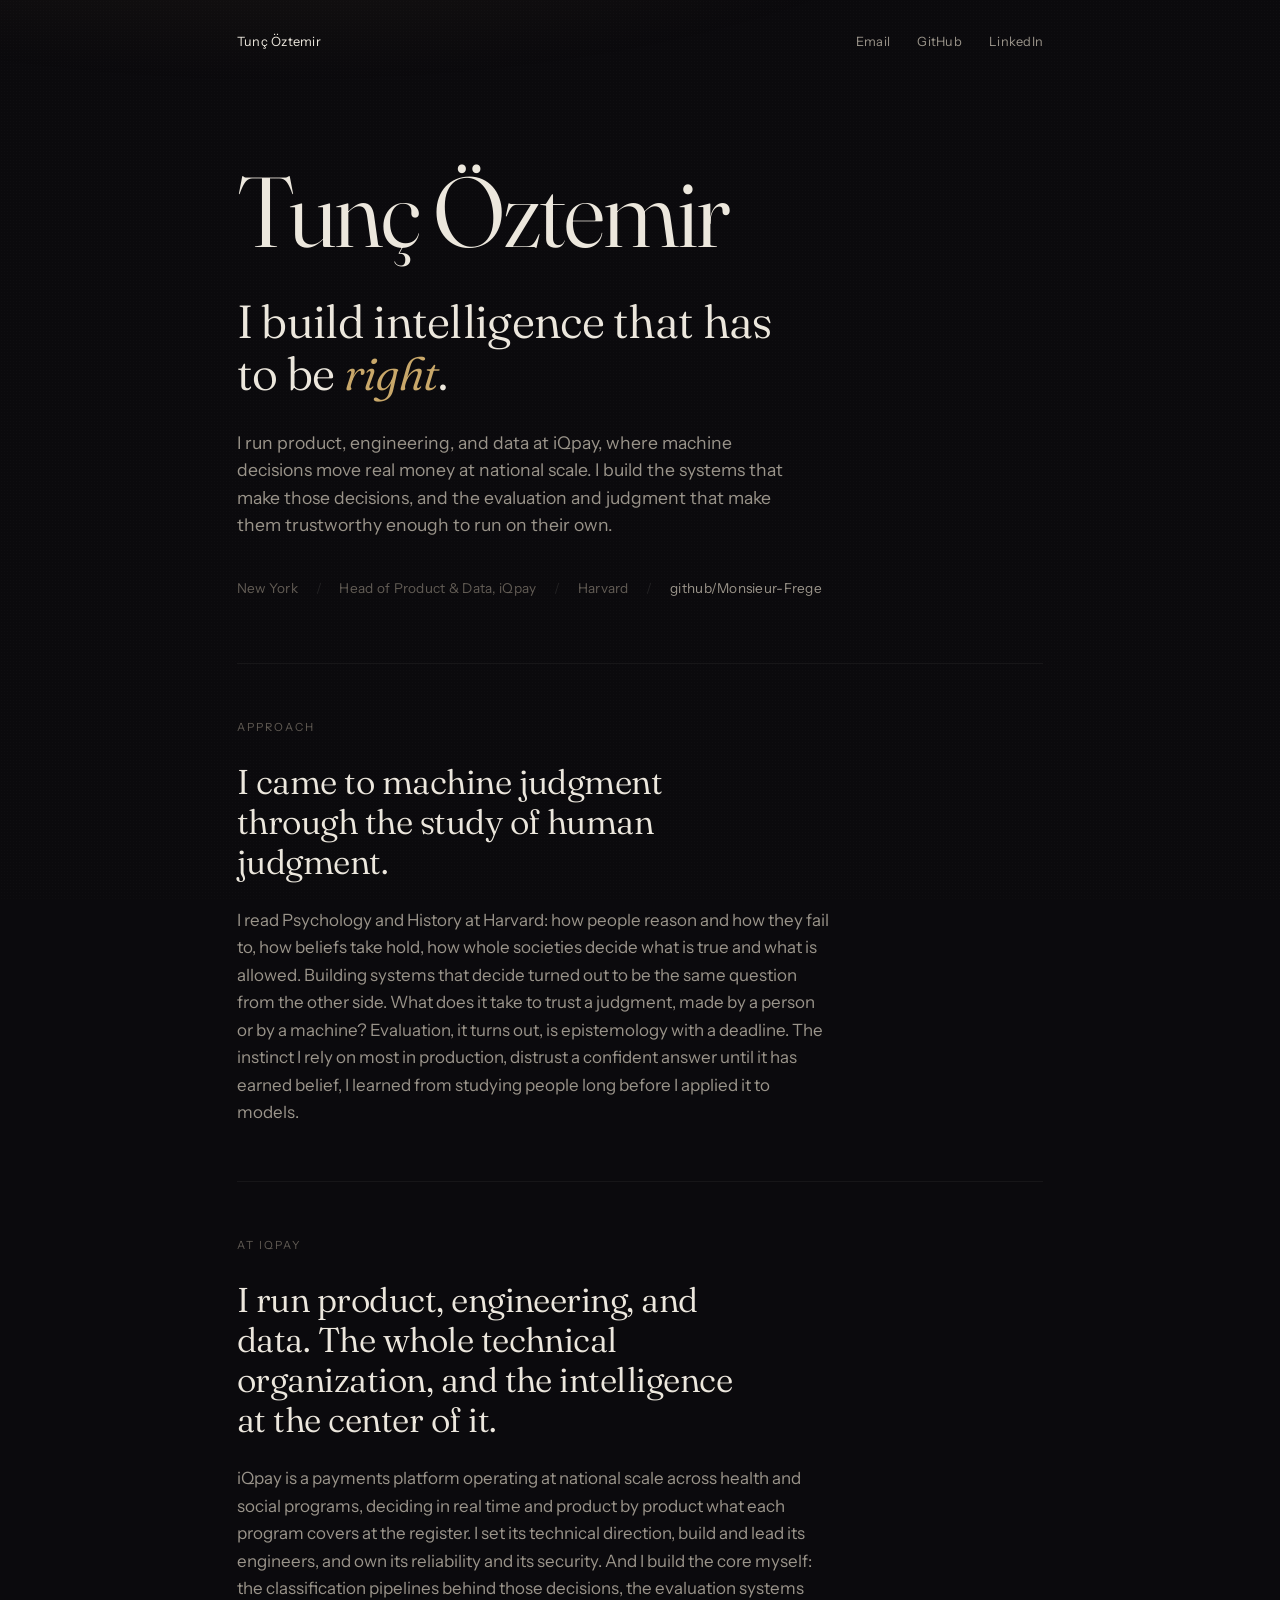
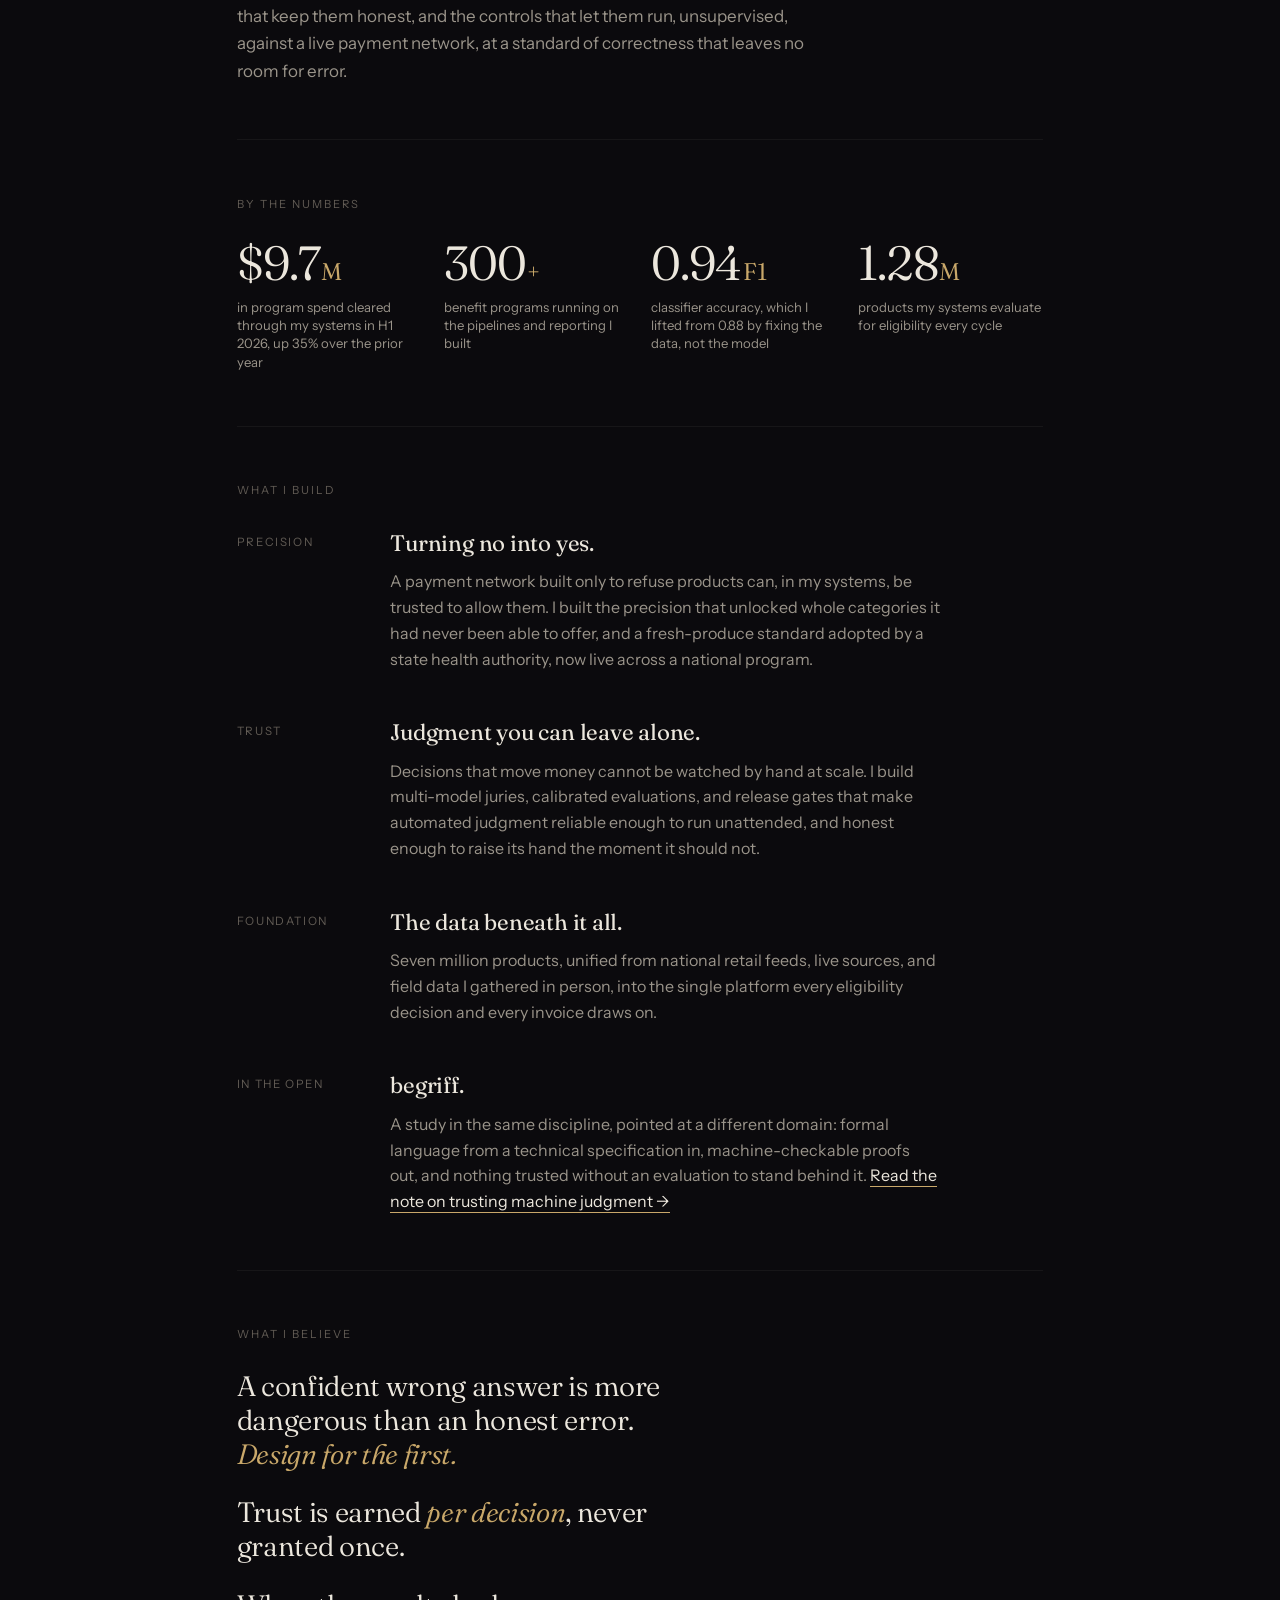
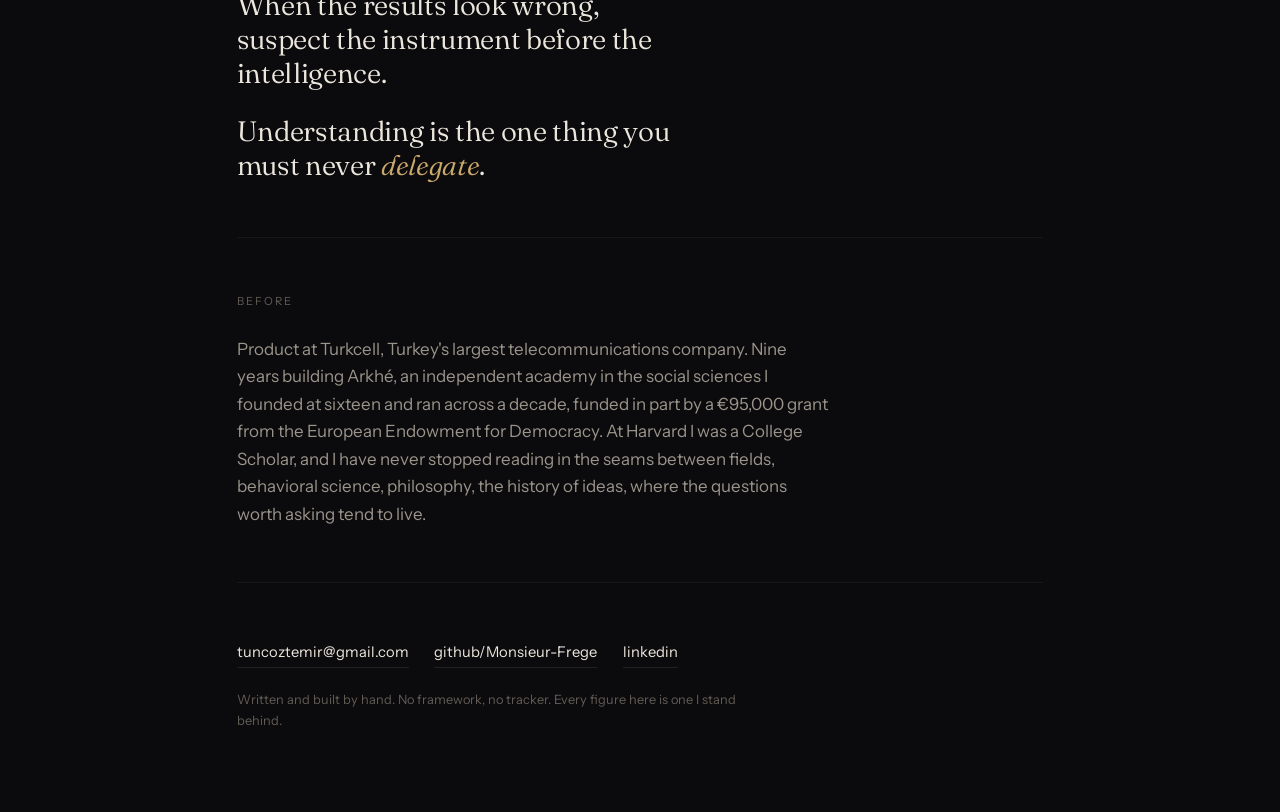
==== commit dfe98a5e: "Add the intellectual throughline: human judgment to machine judgment New Approach section (psycholog" ====
--- a/index.html
+++ b/index.html
@@ -4,7 +4,7 @@
   <meta charset="utf-8">
   <meta name="viewport" content="width=device-width, initial-scale=1">
   <title>Tunç Öztemir</title>
-  <meta name="description" content="I build intelligence that has to be right. Head of Product & Data at iQpay, running the systems behind high-stakes decisions at national scale.">
+  <meta name="description" content="I build intelligence that has to be right. I run product, engineering, and data at iQpay, and I came to machine judgment through the study of human judgment.">
   <meta property="og:title" content="Tunç Öztemir">
   <meta property="og:description" content="I build intelligence that has to be right.">
   <meta property="og:url" content="https://tuncoztemir.com">
@@ -30,20 +30,28 @@
     <header class="hero">
       <h1 class="name rise d1">Tunç Öztemir</h1>
       <p class="thesis rise d2">I build intelligence that has to be <span class="it">right</span>.</p>
-      <p class="sub rise d3">Systems that make high-stakes decisions in production, and the evaluation, controls, and judgment that make those decisions trustworthy enough to run on their own.</p>
+      <p class="sub rise d3">I run product, engineering, and data at iQpay, where machine decisions move real money at national scale. I build the systems that make those decisions, and the evaluation and judgment that make them trustworthy enough to run on their own.</p>
       <div class="meta rise d4">
         <span>New York</span>
         <span class="sep">/</span>
         <span>Head of Product &amp; Data, iQpay</span>
+        <span class="sep">/</span>
+        <span>Harvard</span>
         <span class="sep">/</span>
         <a href="https://github.com/Monsieur-Frege">github/Monsieur-Frege</a>
       </div>
     </header>
 
     <section class="rise d5">
+      <div class="eyebrow">Approach</div>
+      <p class="lead">I came to machine judgment through the study of human judgment.</p>
+      <p class="body">I read Psychology and History at Harvard: how people reason and how they fail to, how beliefs take hold, how whole societies decide what is true and what is allowed. Building systems that decide turned out to be the same question from the other side. What does it take to trust a judgment, made by a person or by a machine? Evaluation, it turns out, is epistemology with a deadline. The instinct I rely on most in production, distrust a confident answer until it has earned belief, I learned from studying people long before I applied it to models.</p>
+    </section>
+
+    <section>
       <div class="eyebrow">At iQpay</div>
-      <p class="lead">I run the product, engineering, and data behind a payments platform operating at national scale.</p>
-      <p class="body">iQpay decides, in real time and product by product, what health and social programs cover at the register, across hundreds of programs and tens of thousands of retailers. I own the intelligence behind those decisions: the classification pipelines that make them, the evaluation systems that keep them honest, and the controls that let them run in production against a live payment network, at a standard of correctness that leaves no room for error.</p>
+      <p class="lead">I run product, engineering, and data. The whole technical organization, and the intelligence at the center of it.</p>
+      <p class="body">iQpay is a payments platform operating at national scale across health and social programs, deciding in real time and product by product what each program covers at the register. I set its technical direction, build and lead its engineers, and own its reliability and its security. And I build the core myself: the classification pipelines behind those decisions, the evaluation systems that keep them honest, and the controls that let them run, unsupervised, against a live payment network, at a standard of correctness that leaves no room for error.</p>
     </section>
 
     <section>
@@ -76,7 +84,7 @@
           <div class="tag">Precision</div>
           <div>
             <h3>Turning no into yes.</h3>
-            <p>A payment network that could only refuse products can, in my systems, be trusted to allow them. I built the precision that unlocked entire categories the network had never been able to offer, and a fresh-produce eligibility standard adopted by a state health authority and now live across a national program.</p>
+            <p>A payment network built only to refuse products can, in my systems, be trusted to allow them. I built the precision that unlocked whole categories it had never been able to offer, and a fresh-produce standard adopted by a state health authority, now live across a national program.</p>
           </div>
         </div>
 
@@ -84,7 +92,7 @@
           <div class="tag">Trust</div>
           <div>
             <h3>Judgment you can leave alone.</h3>
-            <p>Decisions that move money cannot be supervised by hand at scale. I build multi-model juries, calibrated evaluations, and release gates that make automated judgment reliable enough to run unattended, and honest enough to raise its hand the moment it should not.</p>
+            <p>Decisions that move money cannot be watched by hand at scale. I build multi-model juries, calibrated evaluations, and release gates that make automated judgment reliable enough to run unattended, and honest enough to raise its hand the moment it should not.</p>
           </div>
         </div>
 
@@ -108,8 +116,18 @@
     </section>
 
     <section>
+      <div class="eyebrow">What I believe</div>
+      <div class="creed">
+        <div class="line">A confident wrong answer is more dangerous than an honest error. <span class="q">Design for the first.</span></div>
+        <div class="line">Trust is earned <span class="q">per decision</span>, never granted once.</div>
+        <div class="line">When the results look wrong, suspect the instrument before the intelligence.</div>
+        <div class="line">Understanding is the one thing you must never <span class="q">delegate</span>.</div>
+      </div>
+    </section>
+
+    <section>
       <div class="eyebrow">Before</div>
-      <p class="body">Product at Turkcell, Turkey's largest telecommunications company. Nine years building Arkhé, an independent academy in the social sciences I co-founded at sixteen and grew across a decade, funded in part by a &euro;95,000 grant from the European Endowment for Democracy. Harvard, where I read Psychology and History as a College Scholar.</p>
+      <p class="body">Product at Turkcell, Turkey's largest telecommunications company. Nine years building Arkhé, an independent academy in the social sciences I founded at sixteen and ran across a decade, funded in part by a &euro;95,000 grant from the European Endowment for Democracy. At Harvard I was a College Scholar, and I have never stopped reading in the seams between fields, behavioral science, philosophy, the history of ideas, where the questions worth asking tend to live.</p>
     </section>
 
     <footer>
--- a/style.css
+++ b/style.css
@@ -212,6 +212,18 @@
 }
 .entry p { color: var(--dim); max-width: 50ch; font-size: 1rem; }
 
+/* ---------- creed (principles) ---------- */
+.creed { display: grid; gap: 1.5rem; max-width: 40ch; }
+.creed .line {
+  font-family: var(--display);
+  font-weight: 340;
+  font-size: clamp(1.35rem, 3vw, 1.75rem);
+  line-height: 1.22;
+  letter-spacing: -0.012em;
+  color: var(--text);
+}
+.creed .line .q { color: var(--gold); font-style: italic; }
+
 /* ---------- footer ---------- */
 footer { padding: 3.6rem 0 5rem; border-top: 1px solid var(--line-soft); }
 .foot-links { display: flex; flex-wrap: wrap; gap: 1.6rem; font-size: 0.92rem; }
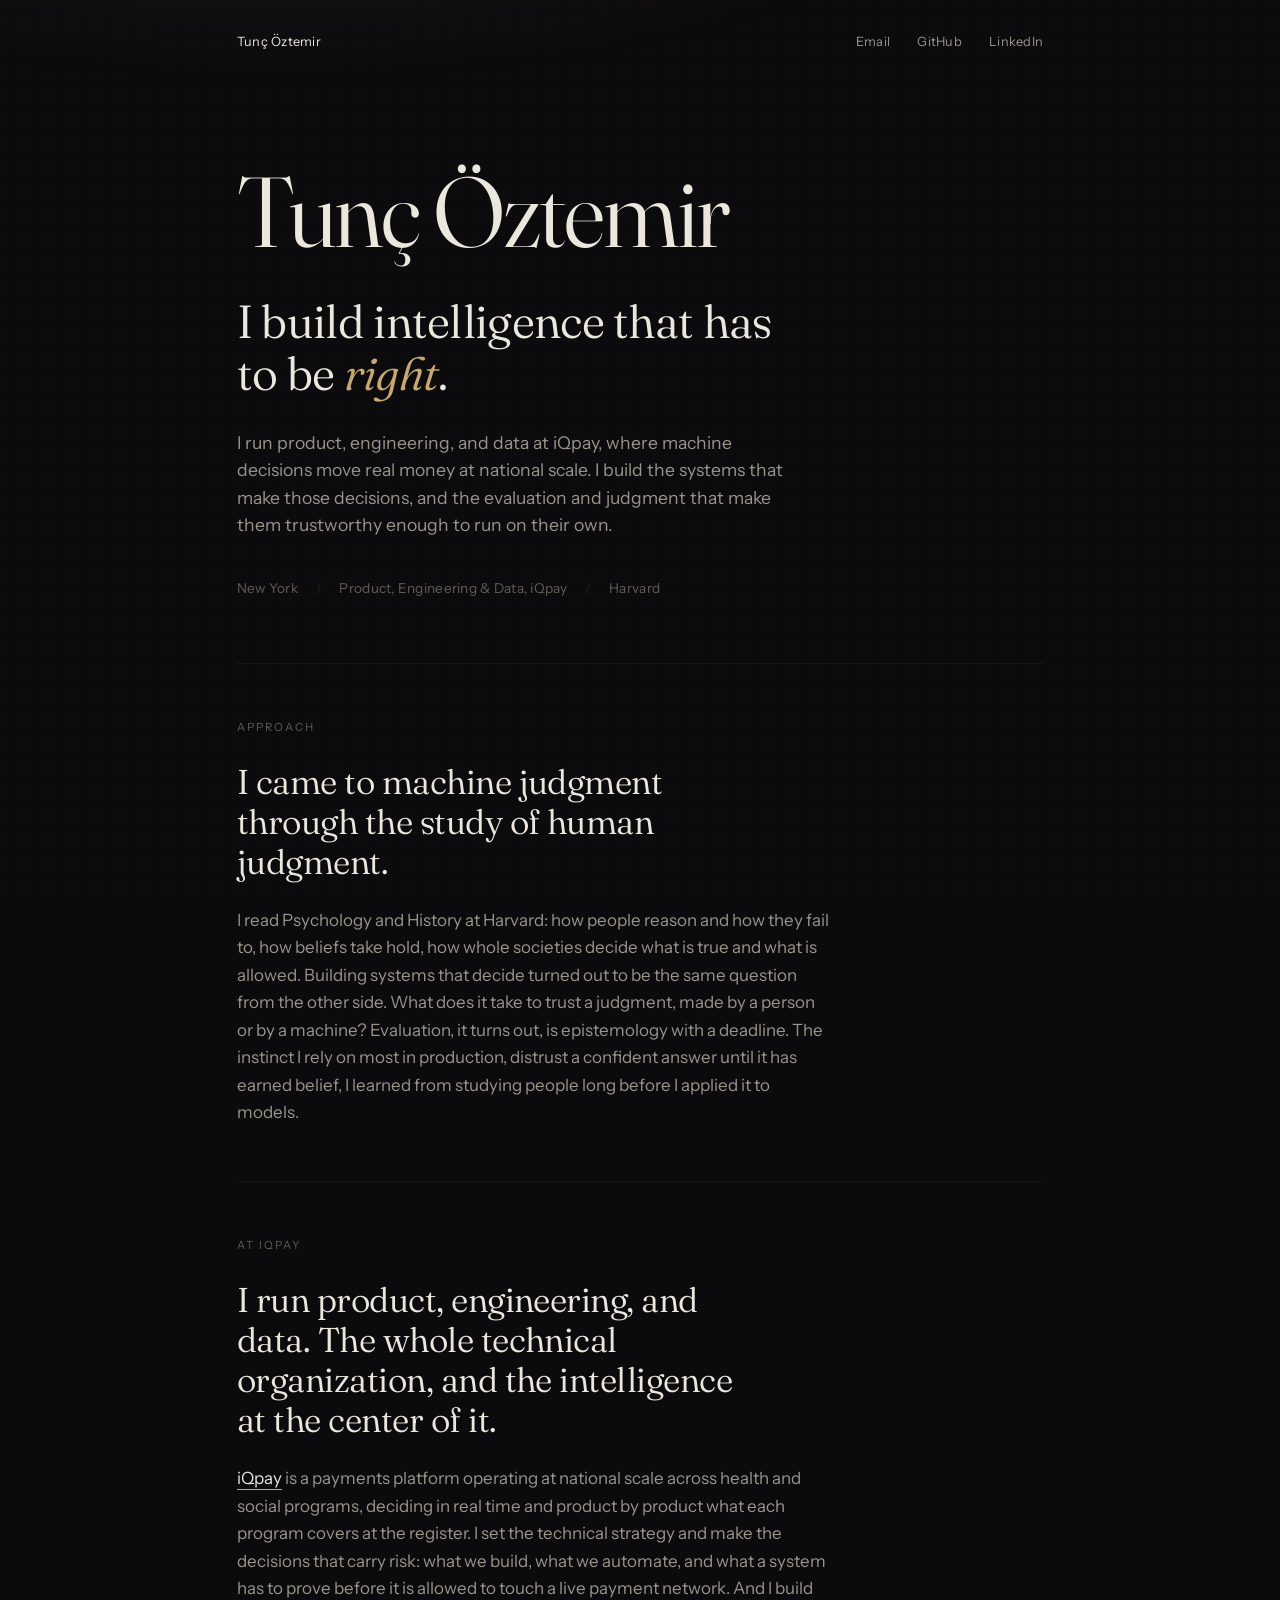
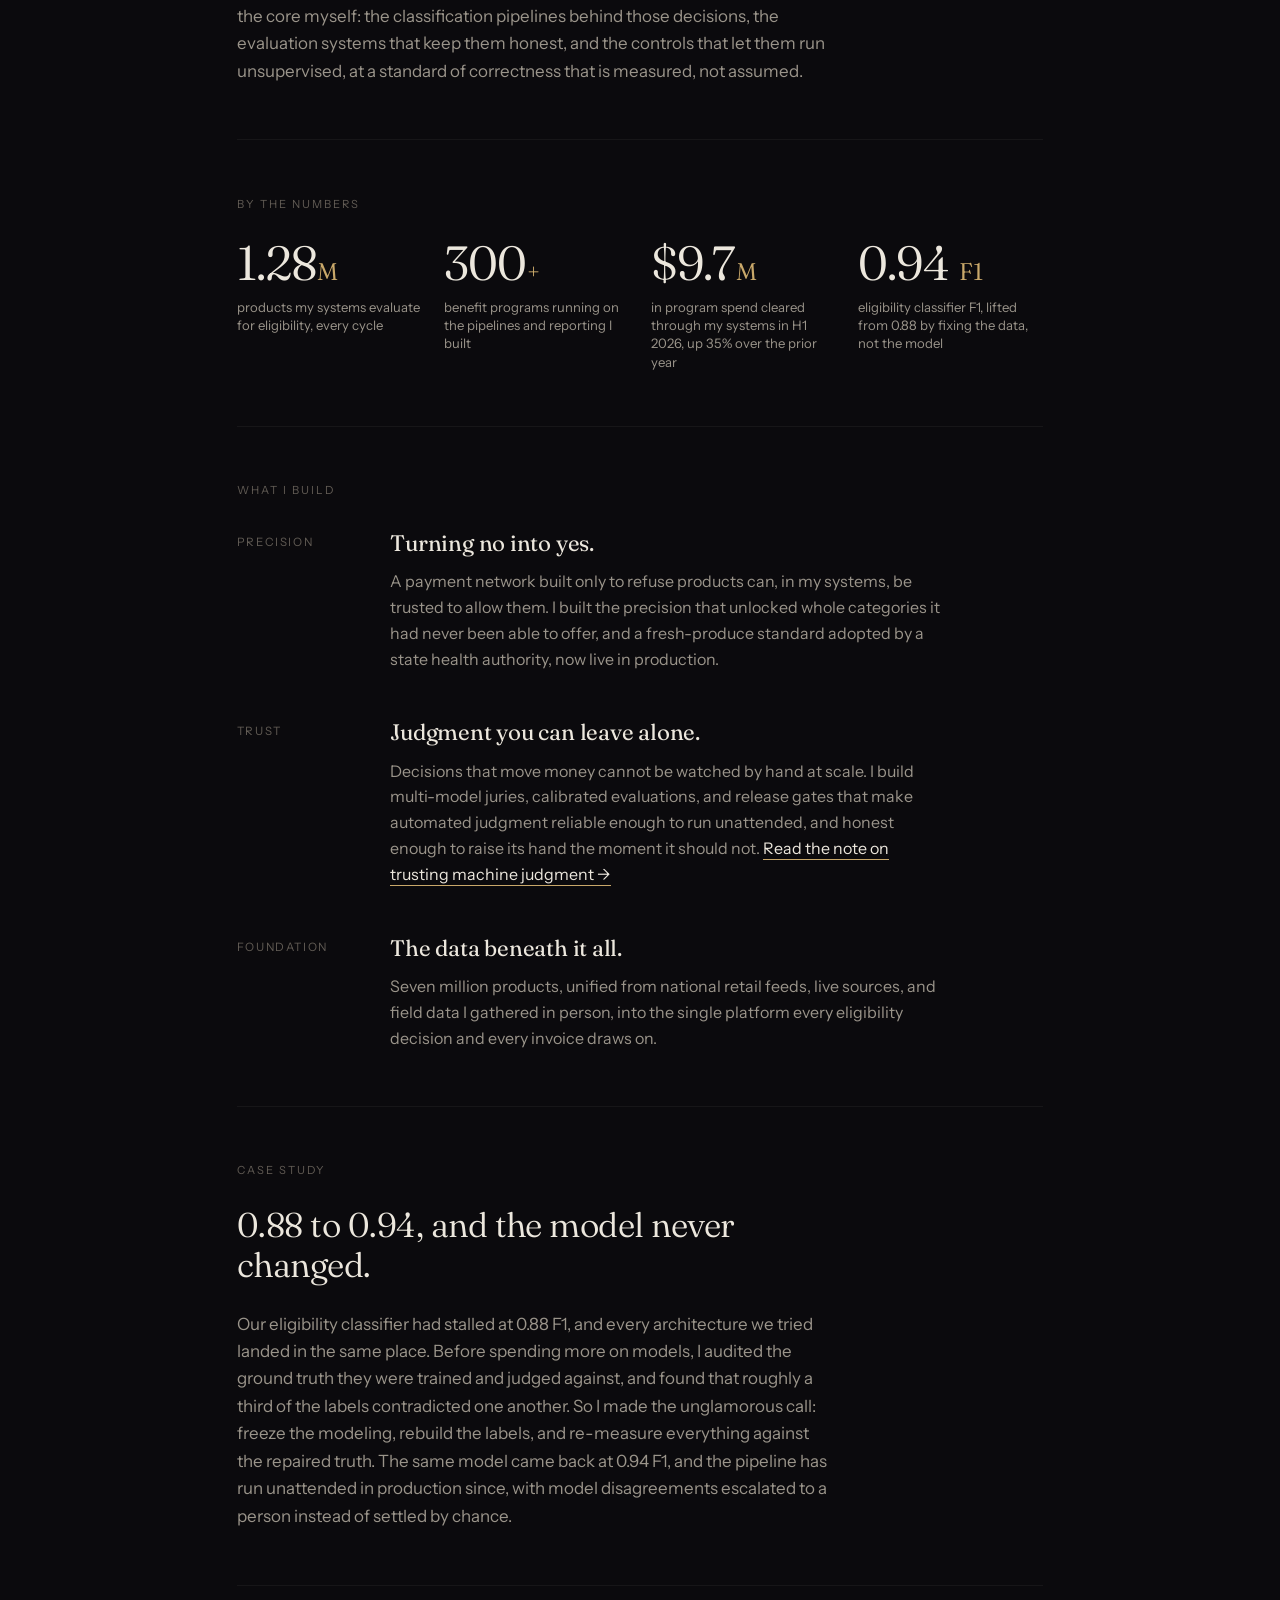
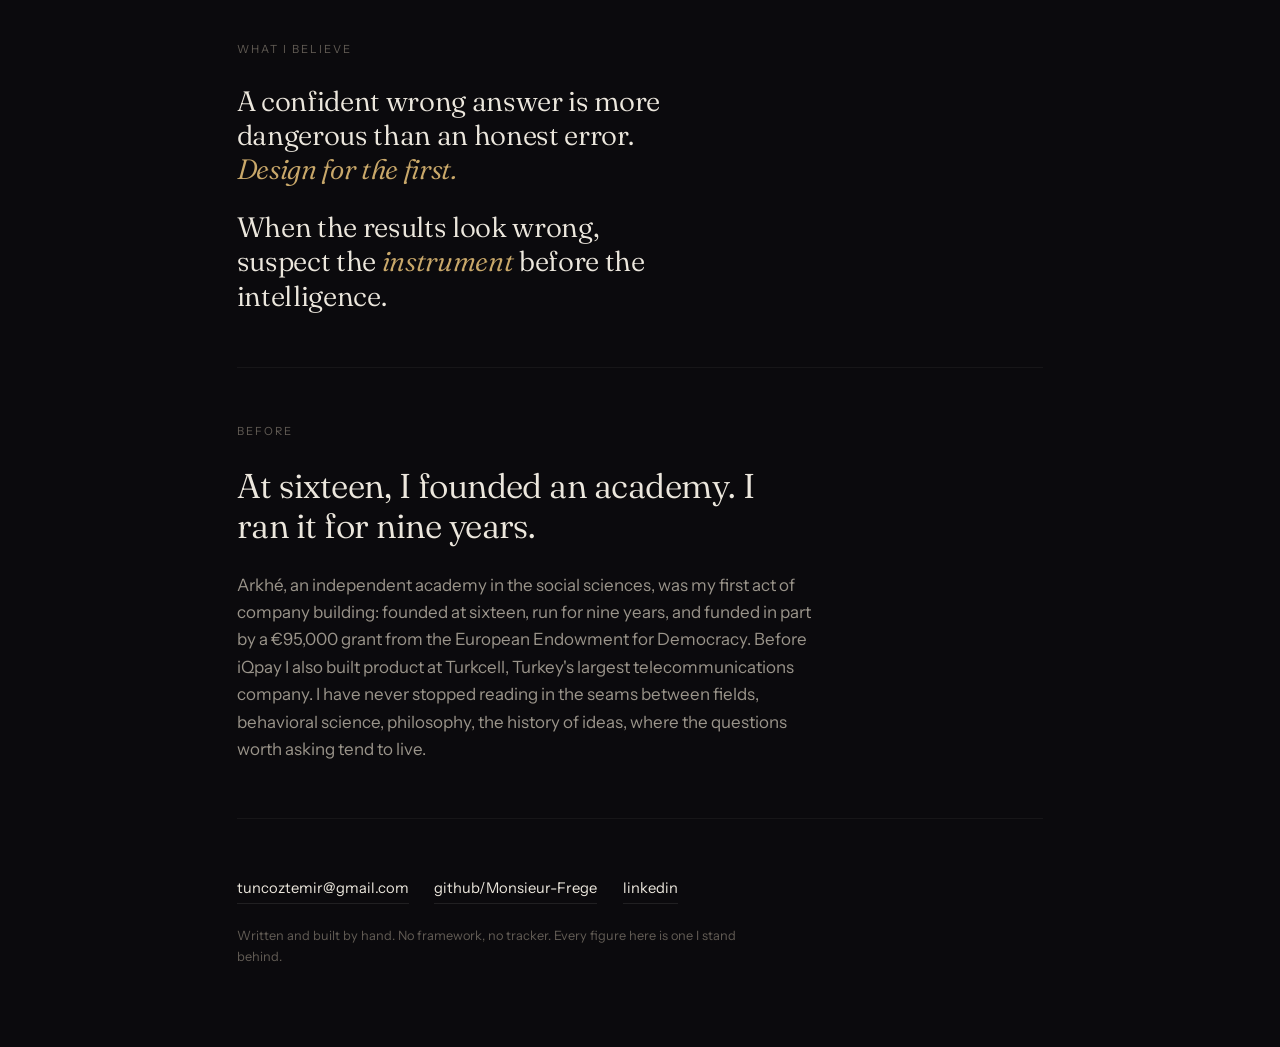
==== commit 4feac531: "Survive the skeptical read: honest F1, committed scope, og card, HTTPS-era meta - Relabel 0.94 as F1" ====
--- a/index.html
+++ b/index.html
@@ -5,9 +5,19 @@
   <meta name="viewport" content="width=device-width, initial-scale=1">
   <title>Tunç Öztemir</title>
   <meta name="description" content="I build intelligence that has to be right. I run product, engineering, and data at iQpay, and I came to machine judgment through the study of human judgment.">
+  <link rel="canonical" href="https://tuncoztemir.com/">
+  <meta property="og:type" content="website">
+  <meta property="og:site_name" content="Tunç Öztemir">
   <meta property="og:title" content="Tunç Öztemir">
-  <meta property="og:description" content="I build intelligence that has to be right.">
-  <meta property="og:url" content="https://tuncoztemir.com">
+  <meta property="og:description" content="I build intelligence that has to be right. Product, engineering, and data at iQpay.">
+  <meta property="og:url" content="https://tuncoztemir.com/">
+  <meta property="og:image" content="https://tuncoztemir.com/og.png">
+  <meta property="og:image:width" content="1200">
+  <meta property="og:image:height" content="630">
+  <meta name="twitter:card" content="summary_large_image">
+  <meta name="twitter:title" content="Tunç Öztemir">
+  <meta name="twitter:description" content="I build intelligence that has to be right. Product, engineering, and data at iQpay.">
+  <meta name="twitter:image" content="https://tuncoztemir.com/og.png">
   <meta name="theme-color" content="#0B0A0D">
   <link rel="icon" href="data:image/svg+xml,%3Csvg xmlns='http://www.w3.org/2000/svg' viewBox='0 0 100 100'%3E%3Crect width='100' height='100' rx='22' fill='%230B0A0D'/%3E%3Ctext x='50' y='71' font-size='58' font-family='Georgia,serif' text-anchor='middle' fill='%23ECE7DD'%3ET%3C/text%3E%3Ccircle cx='74' cy='32' r='7' fill='%23C9A86A'/%3E%3C/svg%3E">
   <link rel="preconnect" href="https://fonts.googleapis.com">
@@ -34,11 +44,9 @@
       <div class="meta rise d4">
         <span>New York</span>
         <span class="sep">/</span>
-        <span>Head of Product &amp; Data, iQpay</span>
+        <span>Product, Engineering &amp; Data, iQpay</span>
         <span class="sep">/</span>
         <span>Harvard</span>
-        <span class="sep">/</span>
-        <a href="https://github.com/Monsieur-Frege">github/Monsieur-Frege</a>
       </div>
     </header>
 
@@ -51,27 +59,27 @@
     <section>
       <div class="eyebrow">At iQpay</div>
       <p class="lead">I run product, engineering, and data. The whole technical organization, and the intelligence at the center of it.</p>
-      <p class="body">iQpay is a payments platform operating at national scale across health and social programs, deciding in real time and product by product what each program covers at the register. I set its technical direction, build and lead its engineers, and own its reliability and its security. And I build the core myself: the classification pipelines behind those decisions, the evaluation systems that keep them honest, and the controls that let them run, unsupervised, against a live payment network, at a standard of correctness that leaves no room for error.</p>
+      <p class="body"><a href="https://www.iqpay.com">iQpay</a> is a payments platform operating at national scale across health and social programs, deciding in real time and product by product what each program covers at the register. I set the technical strategy and make the decisions that carry risk: what we build, what we automate, and what a system has to prove before it is allowed to touch a live payment network. And I build the core myself: the classification pipelines behind those decisions, the evaluation systems that keep them honest, and the controls that let them run unsupervised, at a standard of correctness that is measured, not assumed.</p>
     </section>
 
     <section>
       <div class="eyebrow">By the numbers</div>
       <div class="figures">
         <div class="fig">
-          <div class="n">$9.7<span class="u">M</span></div>
-          <div class="c">in program spend cleared through my systems in H1 2026, up 35% over the prior year</div>
+          <div class="n">1.28<span class="u">M</span></div>
+          <div class="c">products my systems evaluate for eligibility, every cycle</div>
         </div>
         <div class="fig">
           <div class="n">300<span class="u">+</span></div>
           <div class="c">benefit programs running on the pipelines and reporting I built</div>
         </div>
         <div class="fig">
-          <div class="n">0.94<span class="u">F1</span></div>
-          <div class="c">classifier accuracy, which I lifted from 0.88 by fixing the data, not the model</div>
+          <div class="n">$9.7<span class="u">M</span></div>
+          <div class="c">in program spend cleared through my systems in H1 2026, up 35% over the prior year</div>
         </div>
         <div class="fig">
-          <div class="n">1.28<span class="u">M</span></div>
-          <div class="c">products my systems evaluate for eligibility every cycle</div>
+          <div class="n">0.94 <span class="u">F1</span></div>
+          <div class="c">eligibility classifier F1, lifted from 0.88 by fixing the data, not the model</div>
         </div>
       </div>
     </section>
@@ -84,7 +92,7 @@
           <div class="tag">Precision</div>
           <div>
             <h3>Turning no into yes.</h3>
-            <p>A payment network built only to refuse products can, in my systems, be trusted to allow them. I built the precision that unlocked whole categories it had never been able to offer, and a fresh-produce standard adopted by a state health authority, now live across a national program.</p>
+            <p>A payment network built only to refuse products can, in my systems, be trusted to allow them. I built the precision that unlocked whole categories it had never been able to offer, and a fresh-produce standard adopted by a state health authority, now live in production.</p>
           </div>
         </div>
 
@@ -92,7 +100,7 @@
           <div class="tag">Trust</div>
           <div>
             <h3>Judgment you can leave alone.</h3>
-            <p>Decisions that move money cannot be watched by hand at scale. I build multi-model juries, calibrated evaluations, and release gates that make automated judgment reliable enough to run unattended, and honest enough to raise its hand the moment it should not.</p>
+            <p>Decisions that move money cannot be watched by hand at scale. I build multi-model juries, calibrated evaluations, and release gates that make automated judgment reliable enough to run unattended, and honest enough to raise its hand the moment it should not. <a class="inline-link" href="notes/gating-llm-output.html">Read the note on trusting machine judgment &rarr;</a></p>
           </div>
         </div>
 
@@ -104,30 +112,27 @@
           </div>
         </div>
 
-        <div class="entry">
-          <div class="tag">In the open</div>
-          <div>
-            <h3>begriff.</h3>
-            <p>A study in the same discipline, pointed at a different domain: formal language from a technical specification in, machine-checkable proofs out, and nothing trusted without an evaluation to stand behind it. <a class="inline-link" href="notes/gating-llm-output.html">Read the note on trusting machine judgment &rarr;</a></p>
-          </div>
-        </div>
+      </div>
+    </section>
 
-      </div>
+    <section>
+      <div class="eyebrow">Case study</div>
+      <p class="lead">0.88 to 0.94, and the model never changed.</p>
+      <p class="body">Our eligibility classifier had stalled at 0.88 F1, and every architecture we tried landed in the same place. Before spending more on models, I audited the ground truth they were trained and judged against, and found that roughly a third of the labels contradicted one another. So I made the unglamorous call: freeze the modeling, rebuild the labels, and re-measure everything against the repaired truth. The same model came back at 0.94 F1, and the pipeline has run unattended in production since, with model disagreements escalated to a person instead of settled by chance.</p>
     </section>
 
     <section>
       <div class="eyebrow">What I believe</div>
       <div class="creed">
         <div class="line">A confident wrong answer is more dangerous than an honest error. <span class="q">Design for the first.</span></div>
-        <div class="line">Trust is earned <span class="q">per decision</span>, never granted once.</div>
-        <div class="line">When the results look wrong, suspect the instrument before the intelligence.</div>
-        <div class="line">Understanding is the one thing you must never <span class="q">delegate</span>.</div>
+        <div class="line">When the results look wrong, suspect the <span class="q">instrument</span> before the intelligence.</div>
       </div>
     </section>
 
     <section>
       <div class="eyebrow">Before</div>
-      <p class="body">Product at Turkcell, Turkey's largest telecommunications company. Nine years building Arkhé, an independent academy in the social sciences I founded at sixteen and ran across a decade, funded in part by a &euro;95,000 grant from the European Endowment for Democracy. At Harvard I was a College Scholar, and I have never stopped reading in the seams between fields, behavioral science, philosophy, the history of ideas, where the questions worth asking tend to live.</p>
+      <p class="lead">At sixteen, I founded an academy. I ran it for nine years.</p>
+      <p class="body">Arkhé, an independent academy in the social sciences, was my first act of company building: founded at sixteen, run for nine years, and funded in part by a &euro;95,000 grant from the European Endowment for Democracy. Before iQpay I also built product at Turkcell, Turkey's largest telecommunications company. I have never stopped reading in the seams between fields, behavioral science, philosophy, the history of ideas, where the questions worth asking tend to live.</p>
     </section>
 
     <footer>
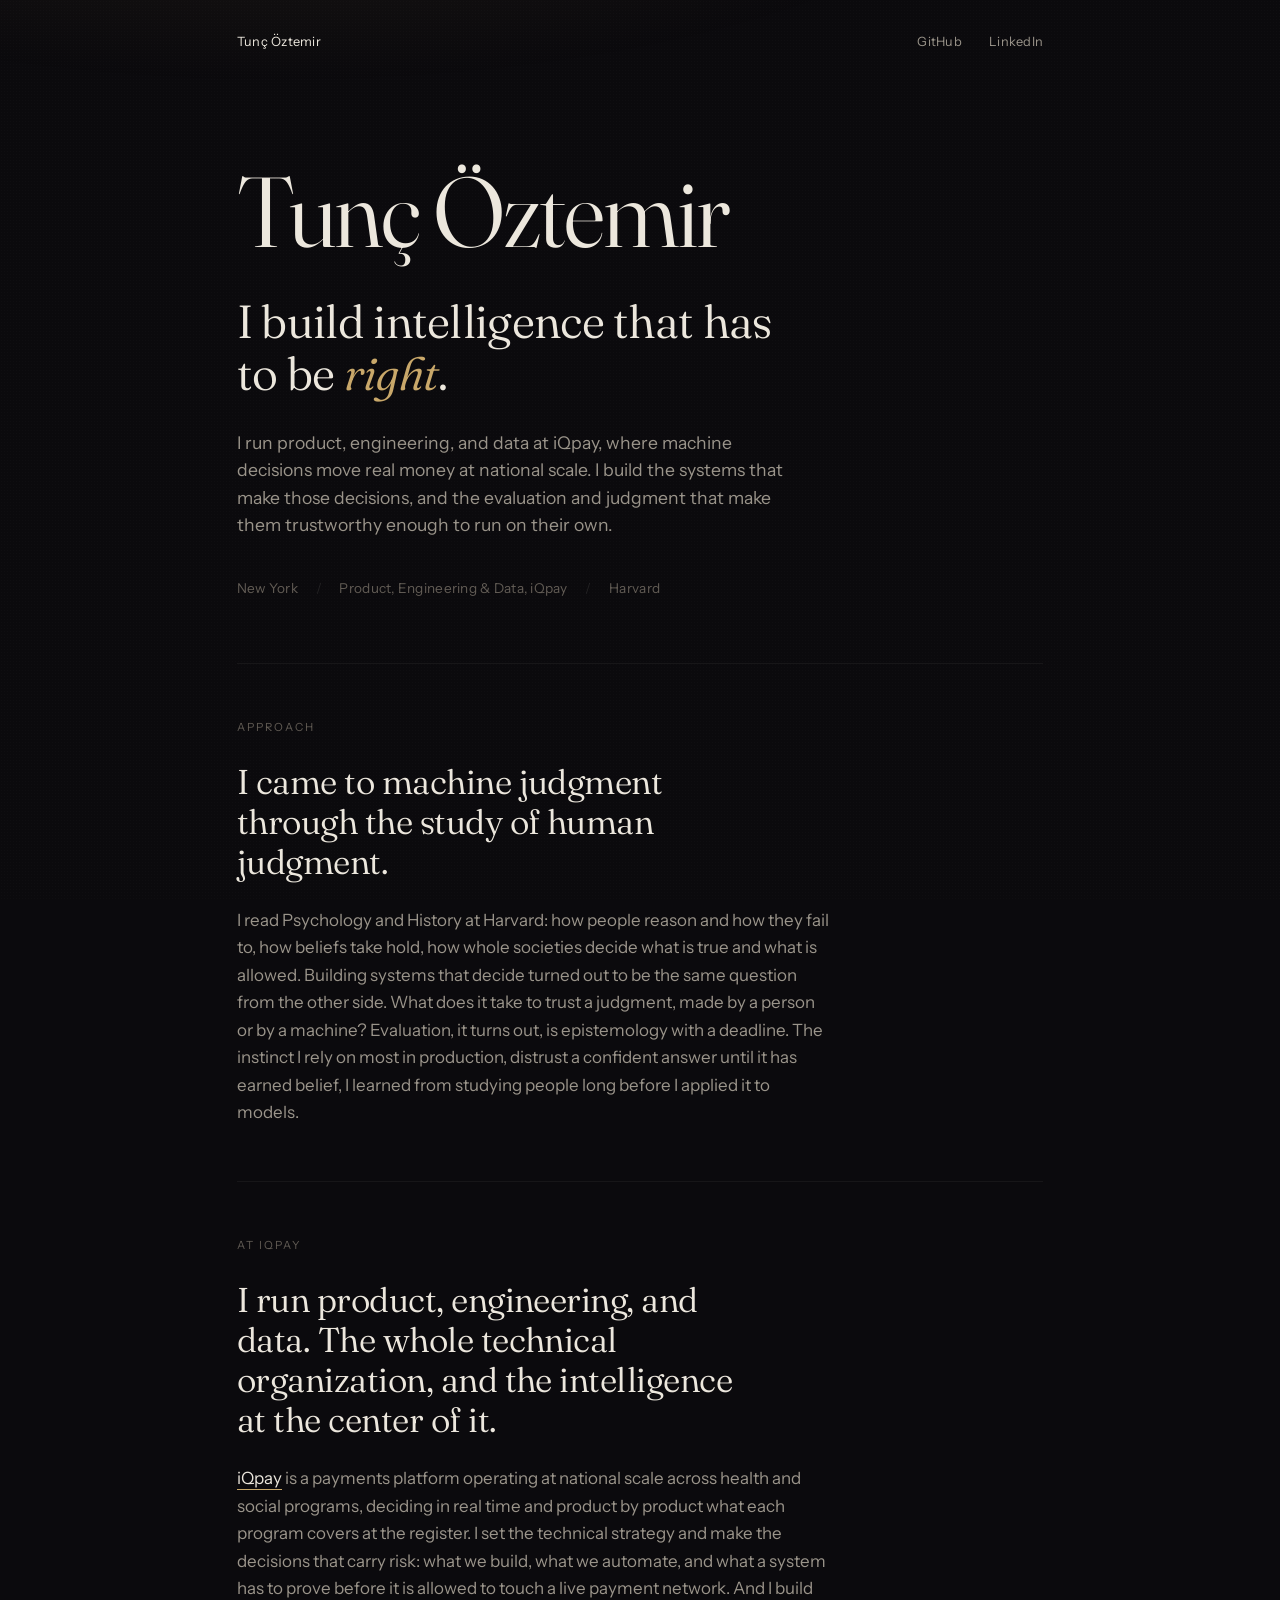
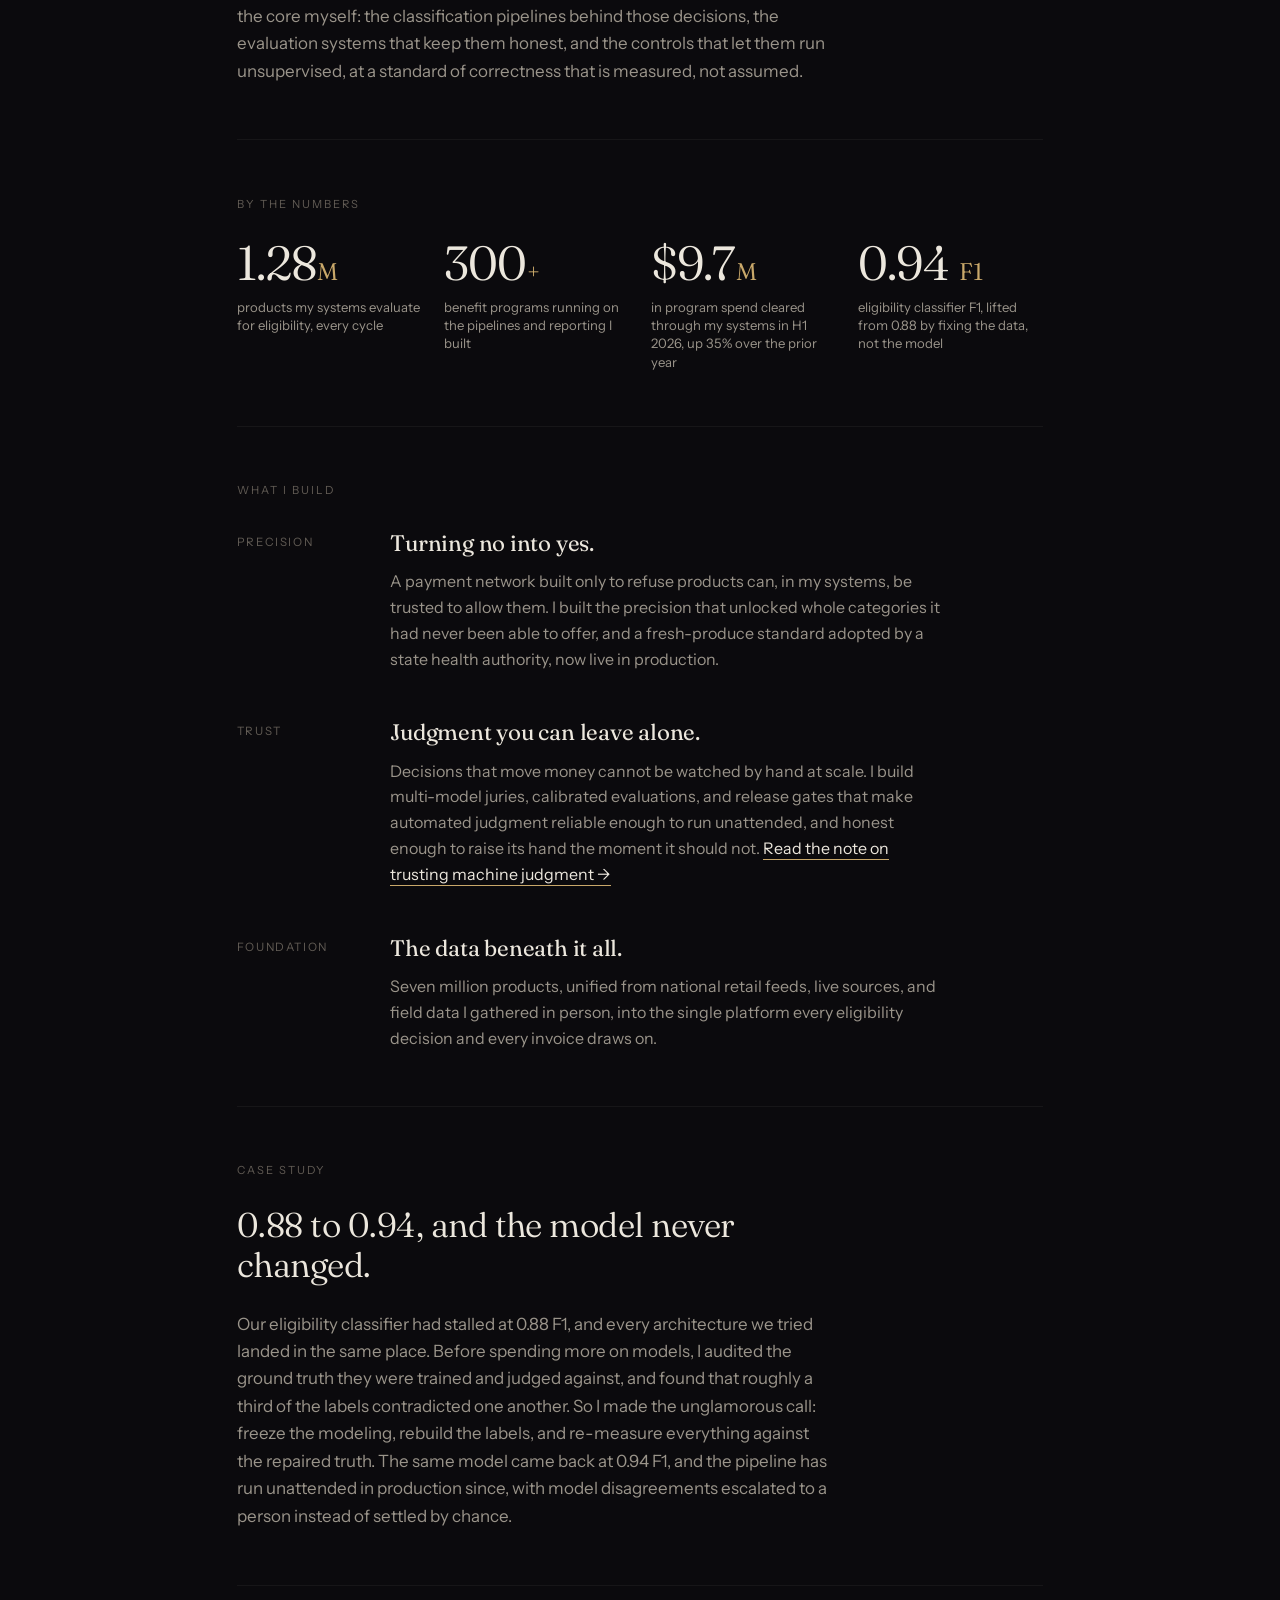
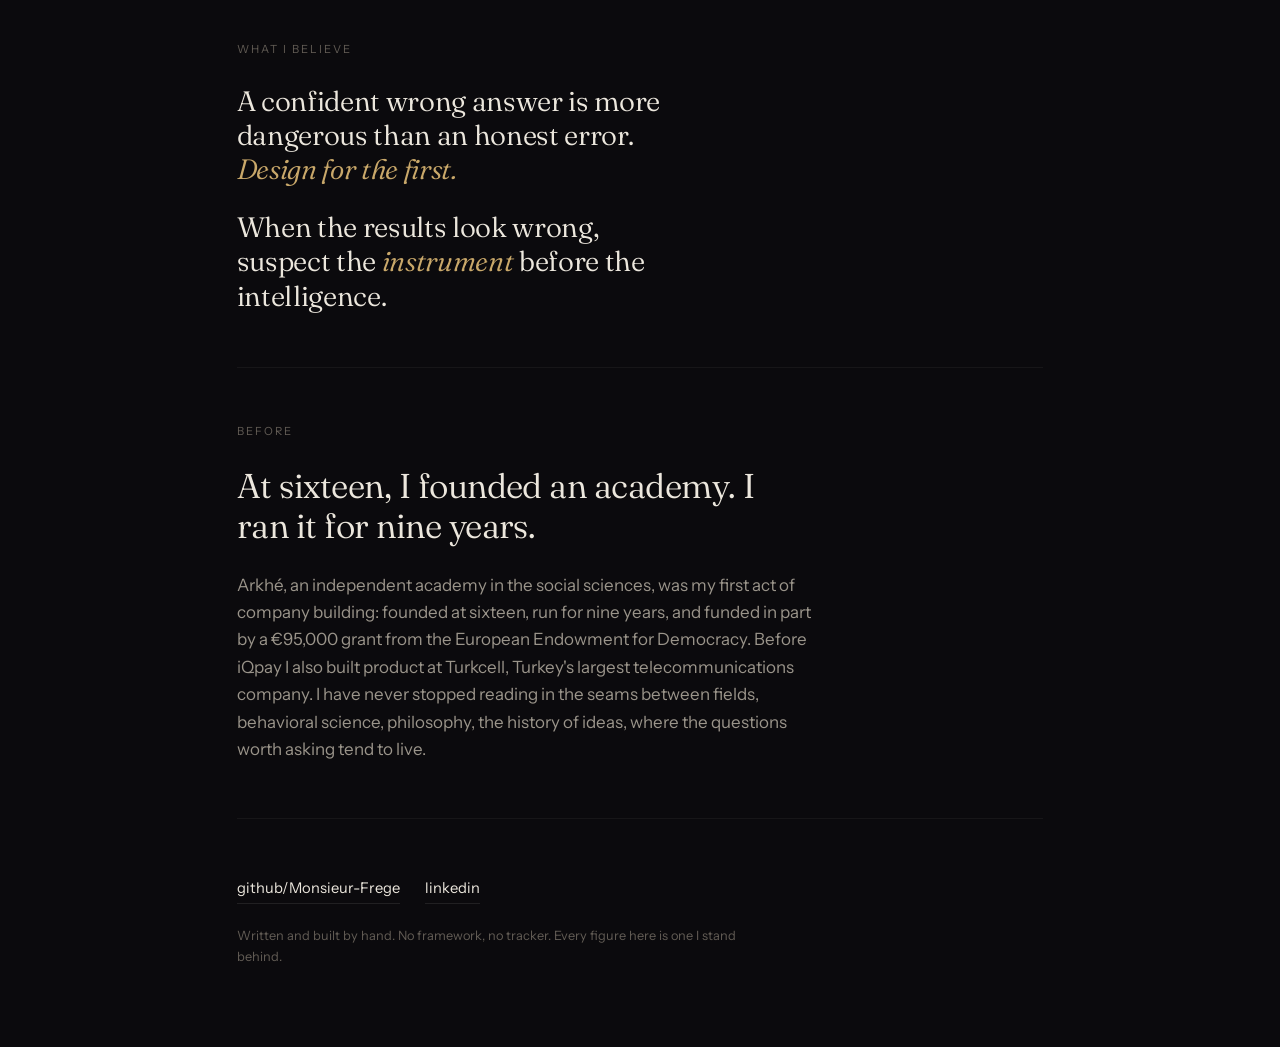
==== commit 1d12ca00: "Remove the email address for now; contact via GitHub and LinkedIn Co-Authored-By: Claude Fable 5 <no" ====
--- a/index.html
+++ b/index.html
@@ -31,7 +31,6 @@
     <div class="topbar">
       <span class="mark">Tunç Öztemir</span>
       <nav>
-        <a href="mailto:tuncoztemir@gmail.com">Email</a>
         <a href="https://github.com/Monsieur-Frege">GitHub</a>
         <a href="https://www.linkedin.com/in/tunc-oztemir-10516a1b8">LinkedIn</a>
       </nav>
@@ -137,7 +136,6 @@
 
     <footer>
       <div class="foot-links">
-        <a href="mailto:tuncoztemir@gmail.com">tuncoztemir@gmail.com</a>
         <a href="https://github.com/Monsieur-Frege">github/Monsieur-Frege</a>
         <a href="https://www.linkedin.com/in/tunc-oztemir-10516a1b8">linkedin</a>
       </div>
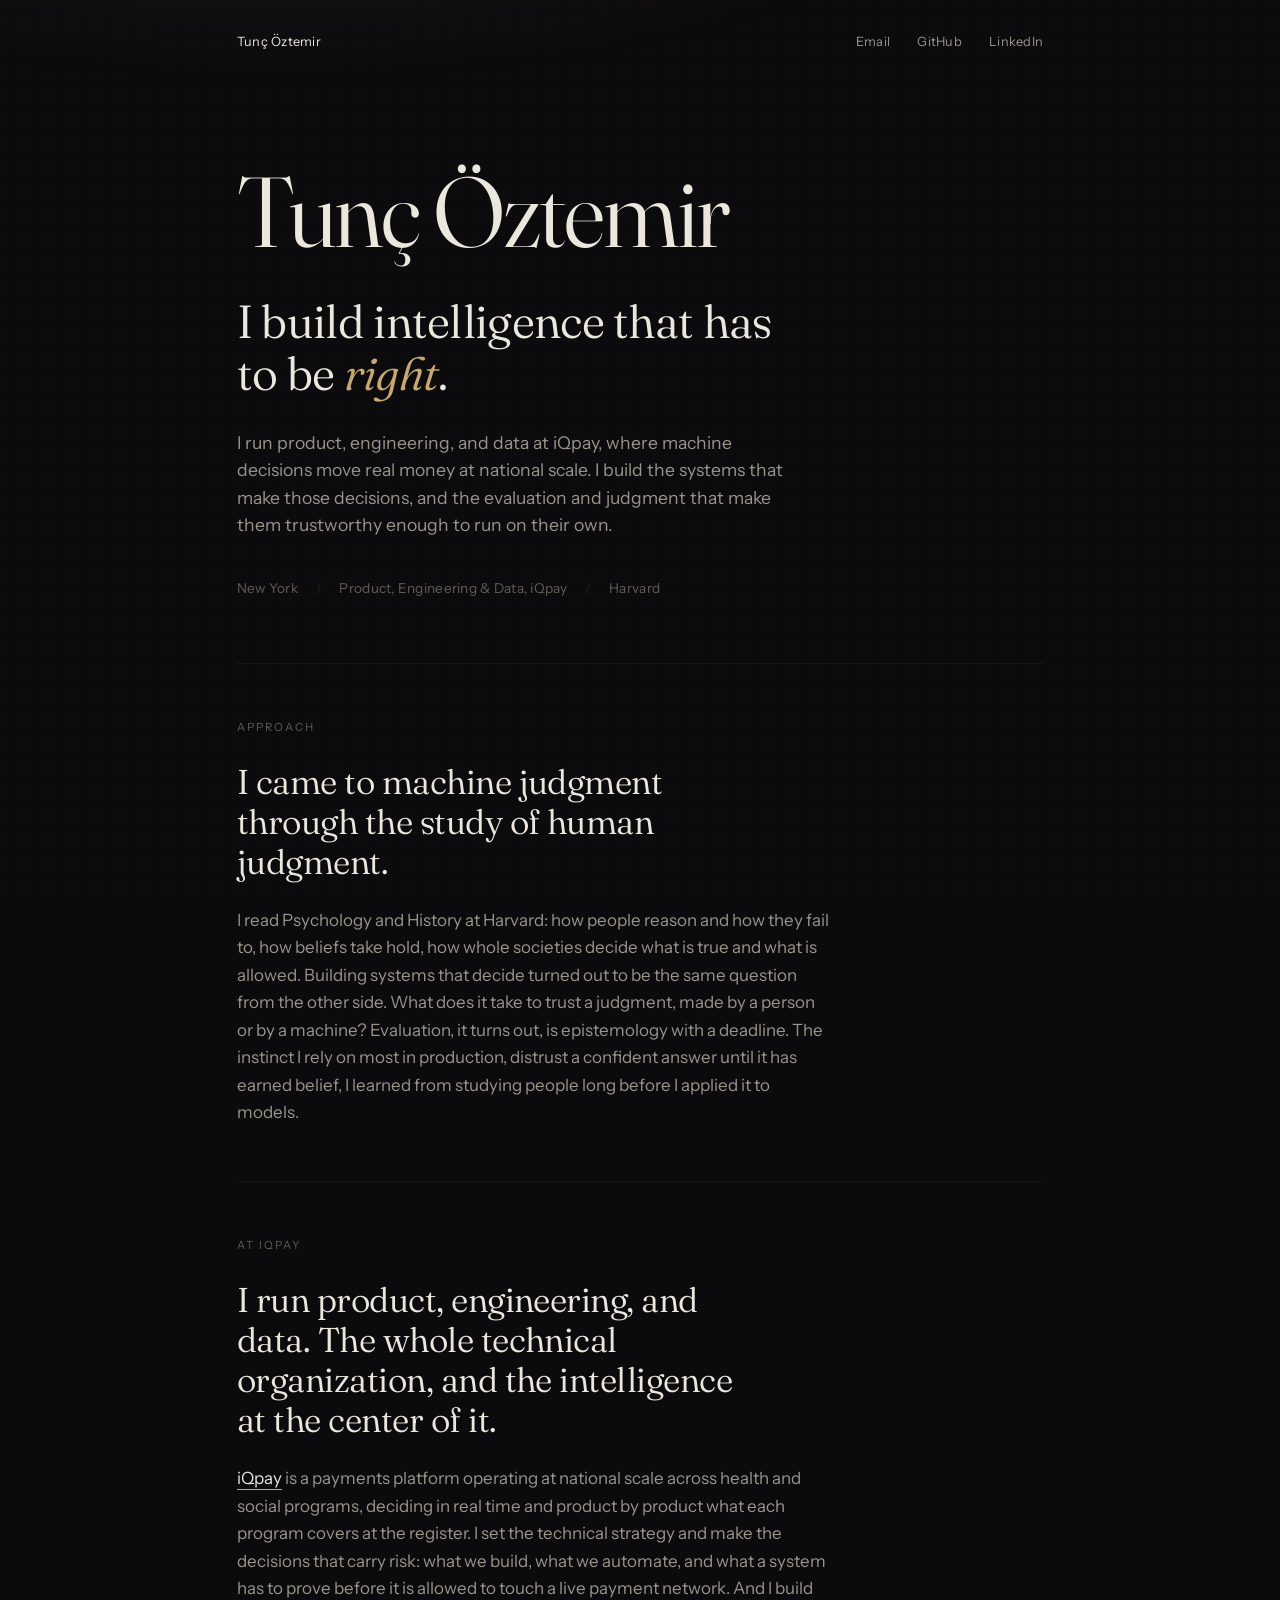
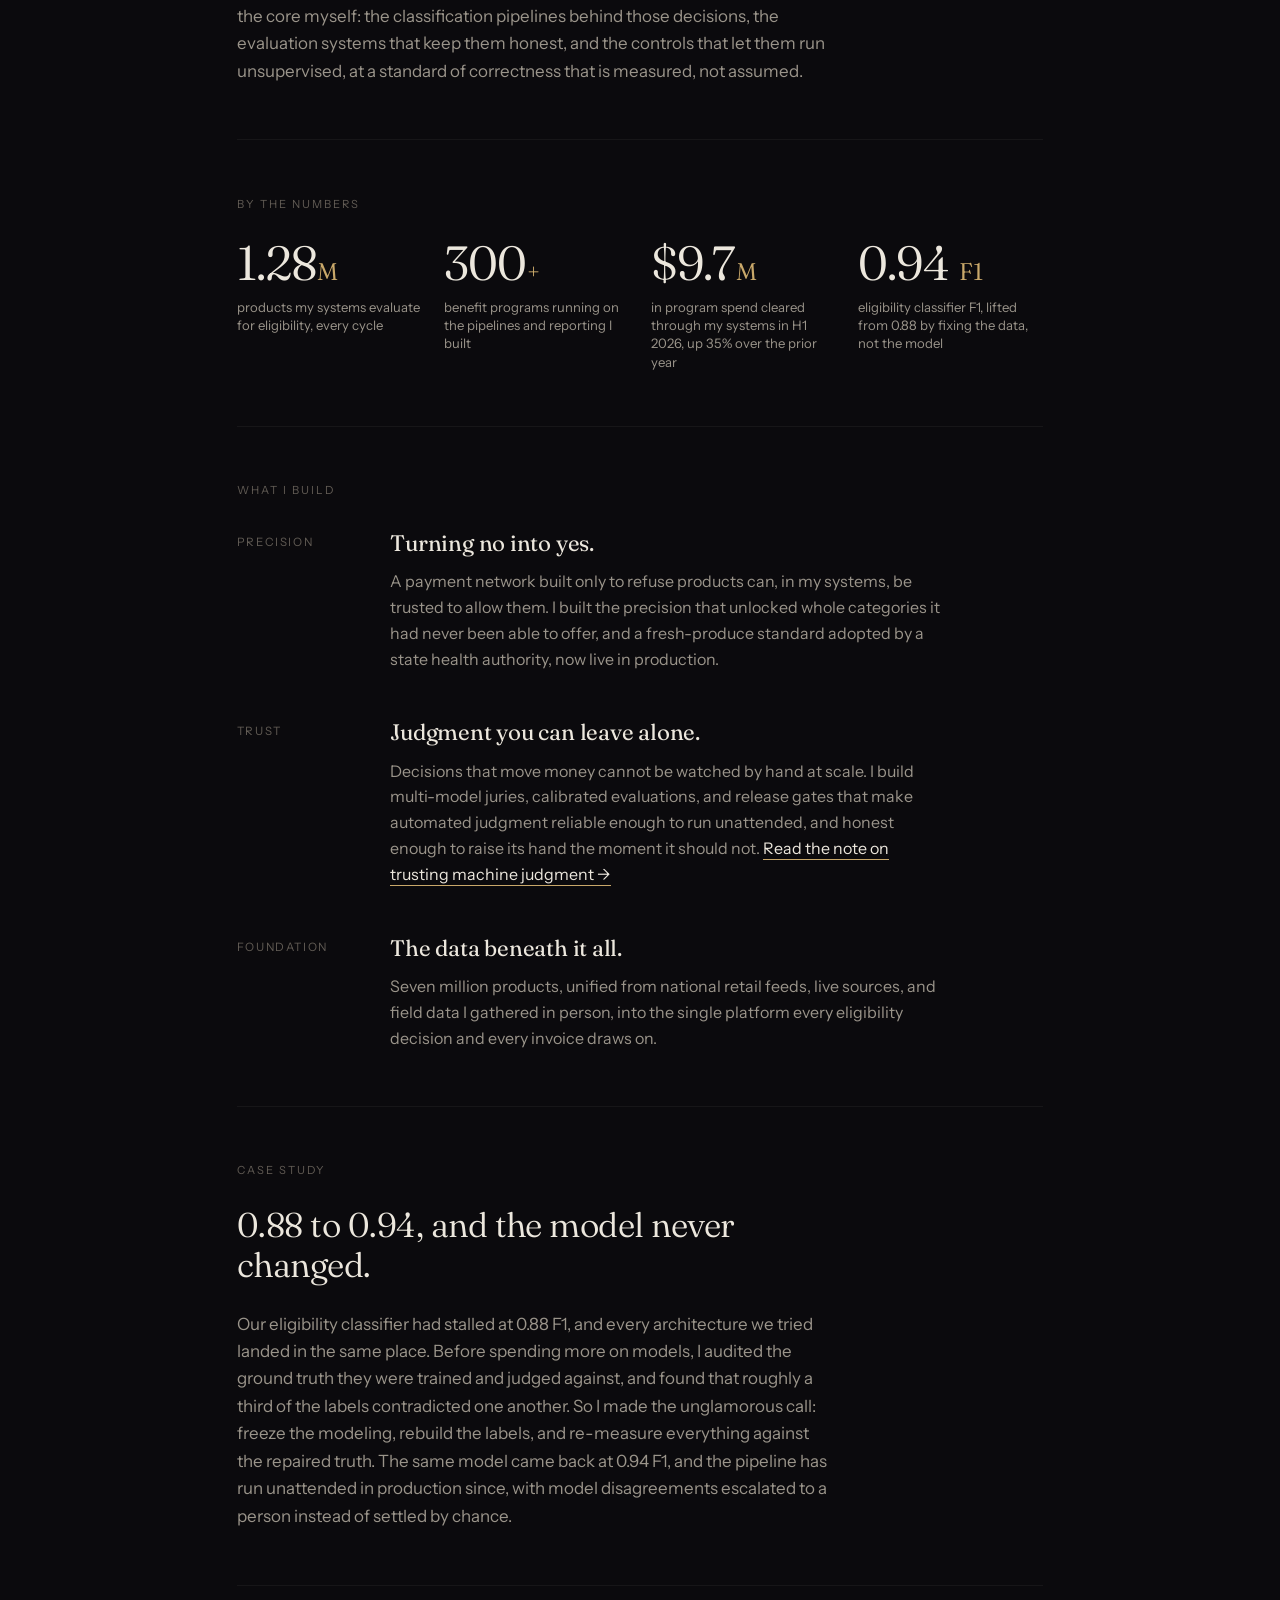
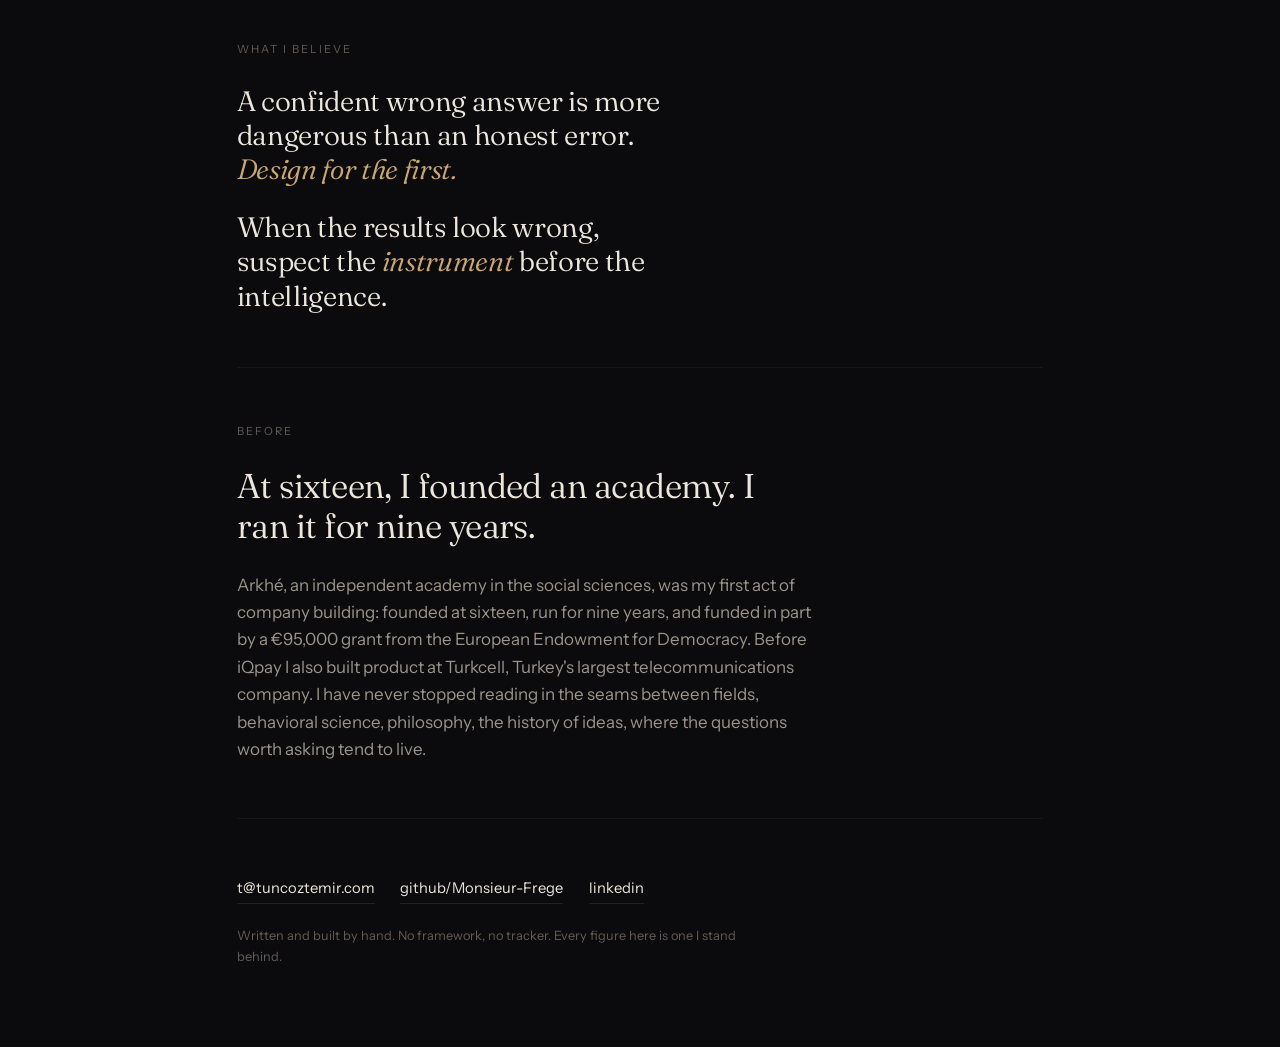
==== commit 1525bef4: "Contact restored: t@tuncoztemir.com Co-Authored-By: Claude Fable 5 <noreply@anthropic.com>" ====
--- a/index.html
+++ b/index.html
@@ -31,6 +31,7 @@
     <div class="topbar">
       <span class="mark">Tunç Öztemir</span>
       <nav>
+        <a href="mailto:t@tuncoztemir.com">Email</a>
         <a href="https://github.com/Monsieur-Frege">GitHub</a>
         <a href="https://www.linkedin.com/in/tunc-oztemir-10516a1b8">LinkedIn</a>
       </nav>
@@ -136,6 +137,7 @@
 
     <footer>
       <div class="foot-links">
+        <a href="mailto:t@tuncoztemir.com">t@tuncoztemir.com</a>
         <a href="https://github.com/Monsieur-Frege">github/Monsieur-Frege</a>
         <a href="https://www.linkedin.com/in/tunc-oztemir-10516a1b8">linkedin</a>
       </div>
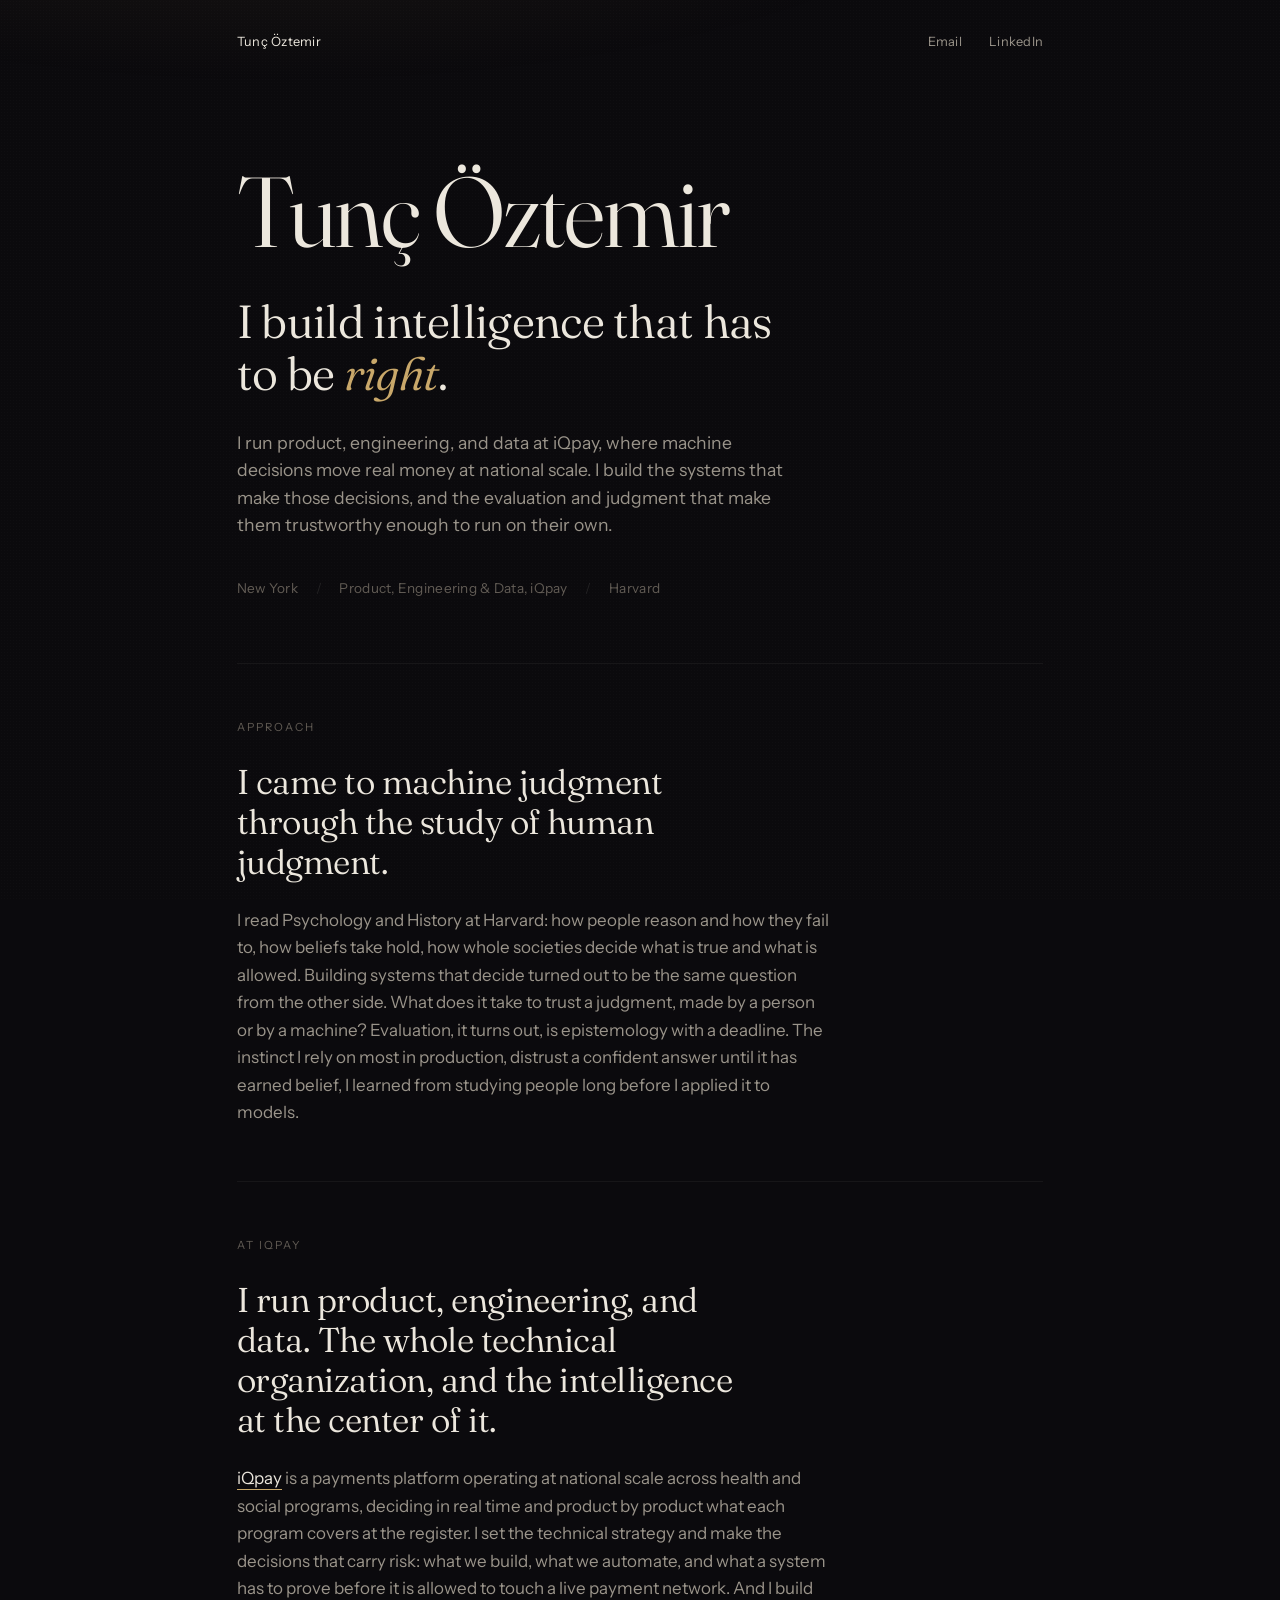
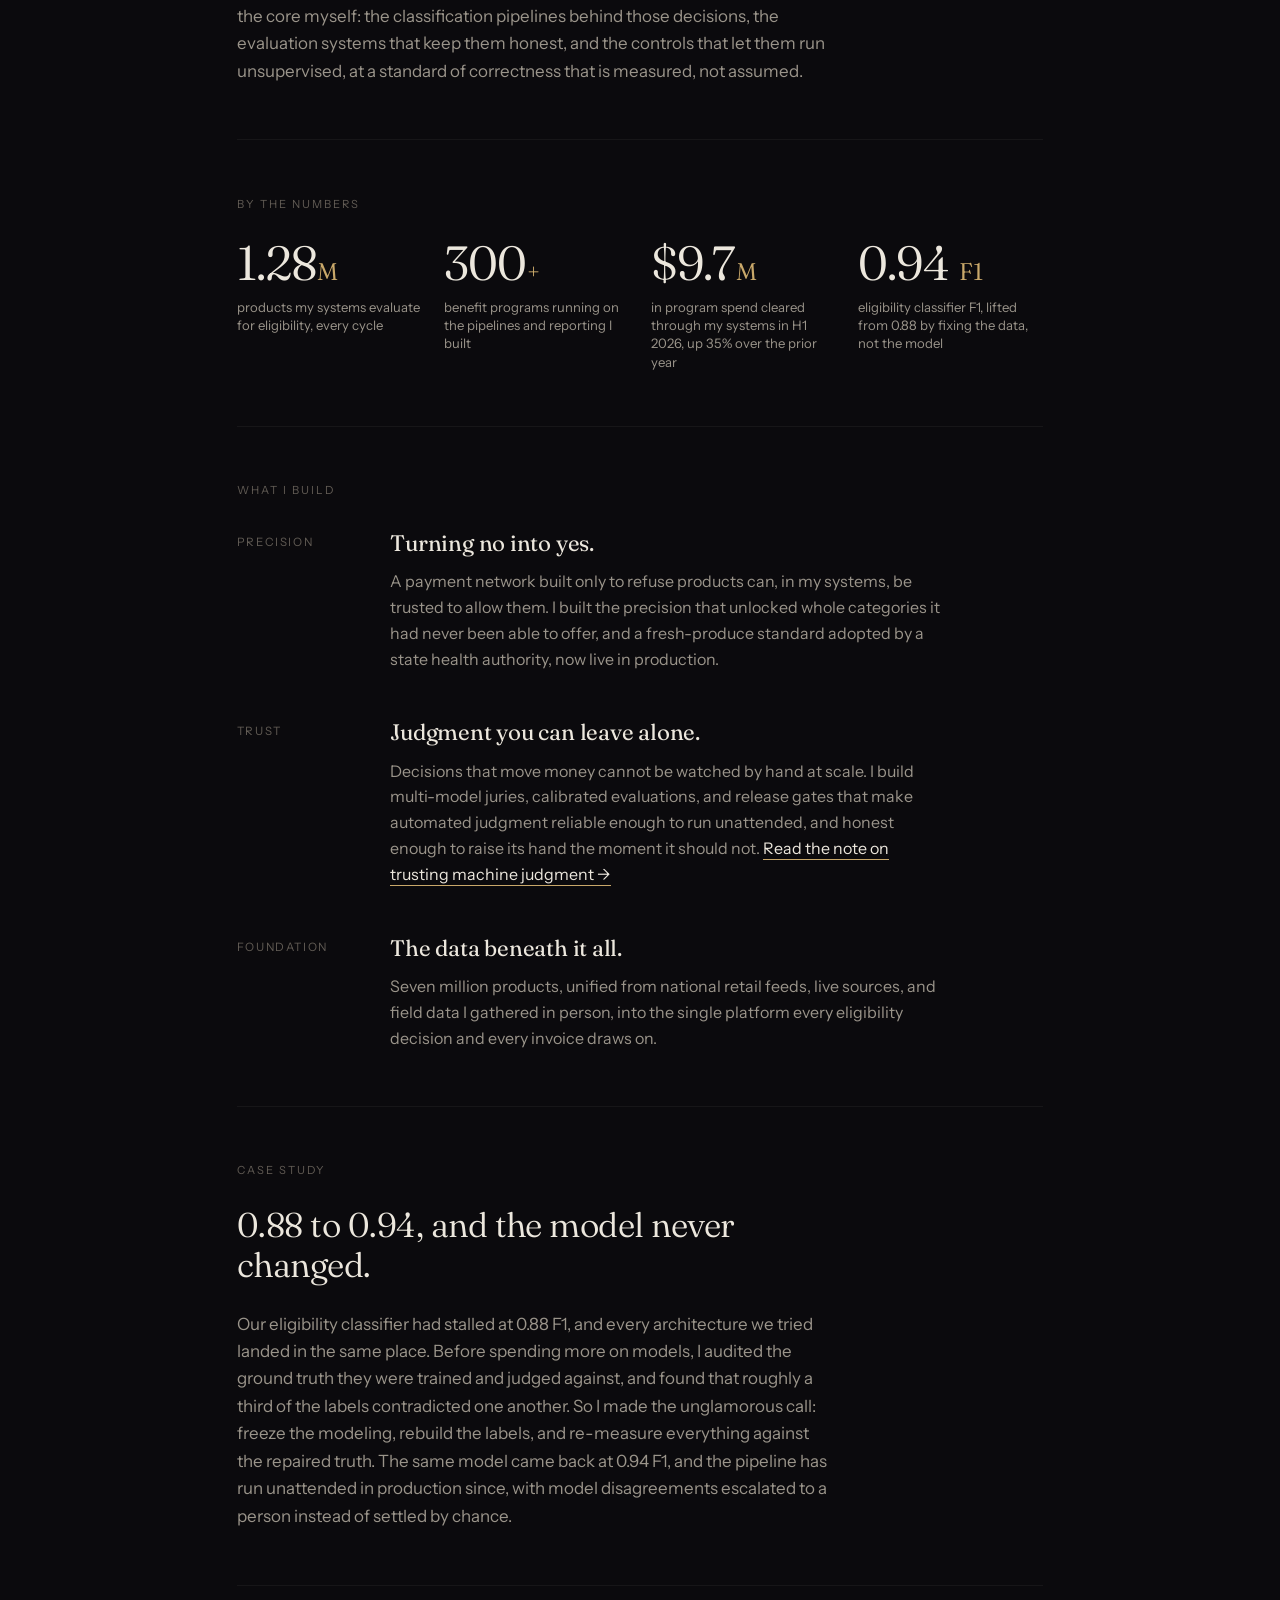
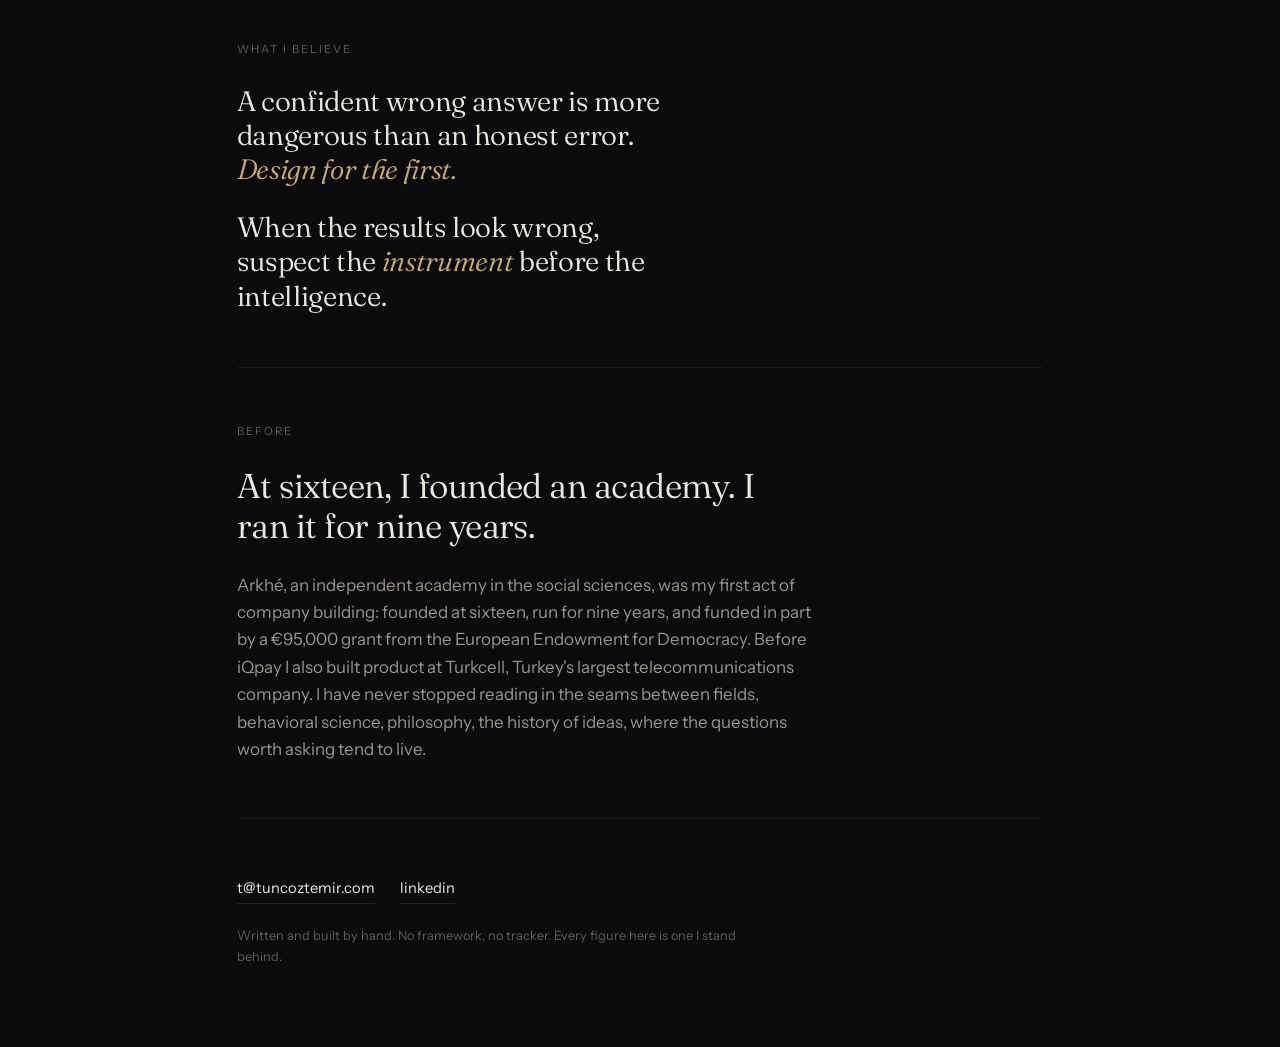
==== commit 140a3307: "The work is proprietary; stop pointing at GitHub Co-Authored-By: Claude Fable 5 <noreply@anthropic.c" ====
--- a/index.html
+++ b/index.html
@@ -32,7 +32,6 @@
       <span class="mark">Tunç Öztemir</span>
       <nav>
         <a href="mailto:t@tuncoztemir.com">Email</a>
-        <a href="https://github.com/Monsieur-Frege">GitHub</a>
         <a href="https://www.linkedin.com/in/tunc-oztemir-10516a1b8">LinkedIn</a>
       </nav>
     </div>
@@ -138,7 +137,6 @@
     <footer>
       <div class="foot-links">
         <a href="mailto:t@tuncoztemir.com">t@tuncoztemir.com</a>
-        <a href="https://github.com/Monsieur-Frege">github/Monsieur-Frege</a>
         <a href="https://www.linkedin.com/in/tunc-oztemir-10516a1b8">linkedin</a>
       </div>
       <p class="colophon">Written and built by hand. No framework, no tracker. Every figure here is one I stand behind.</p>
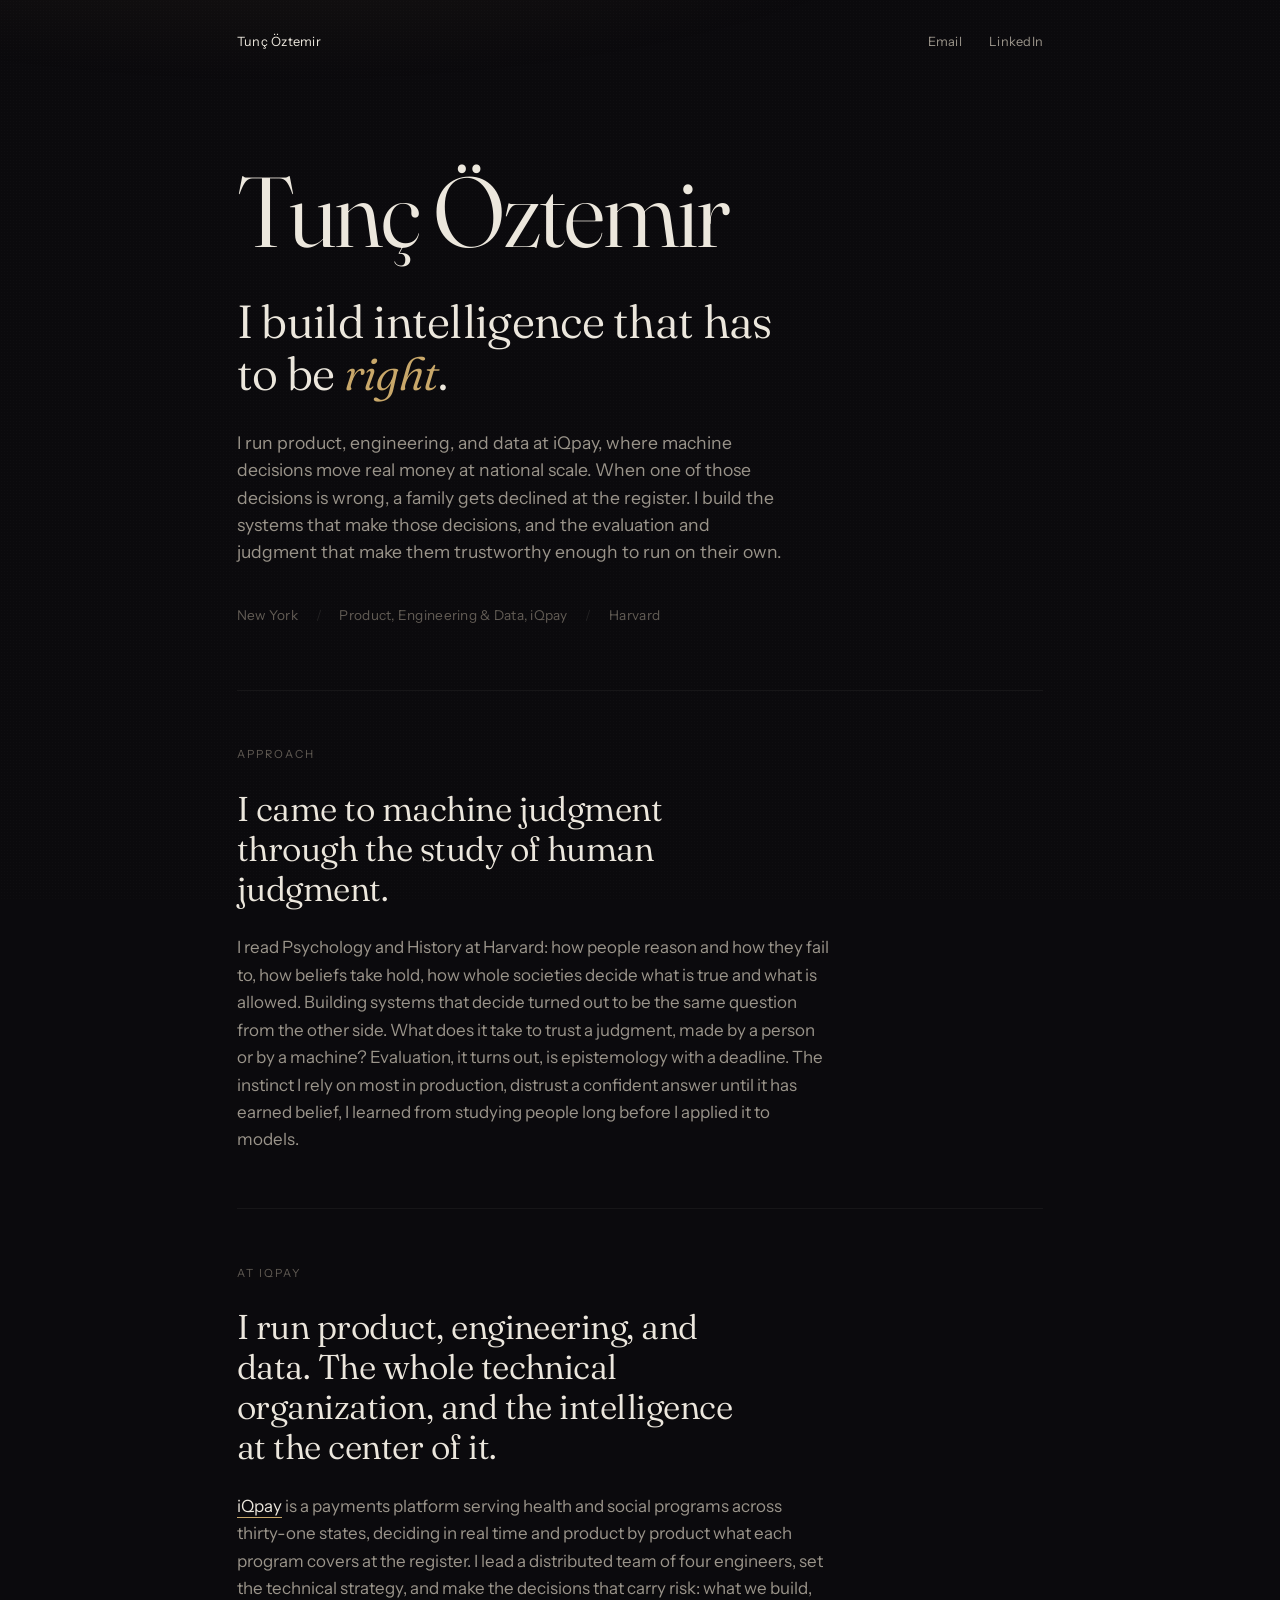
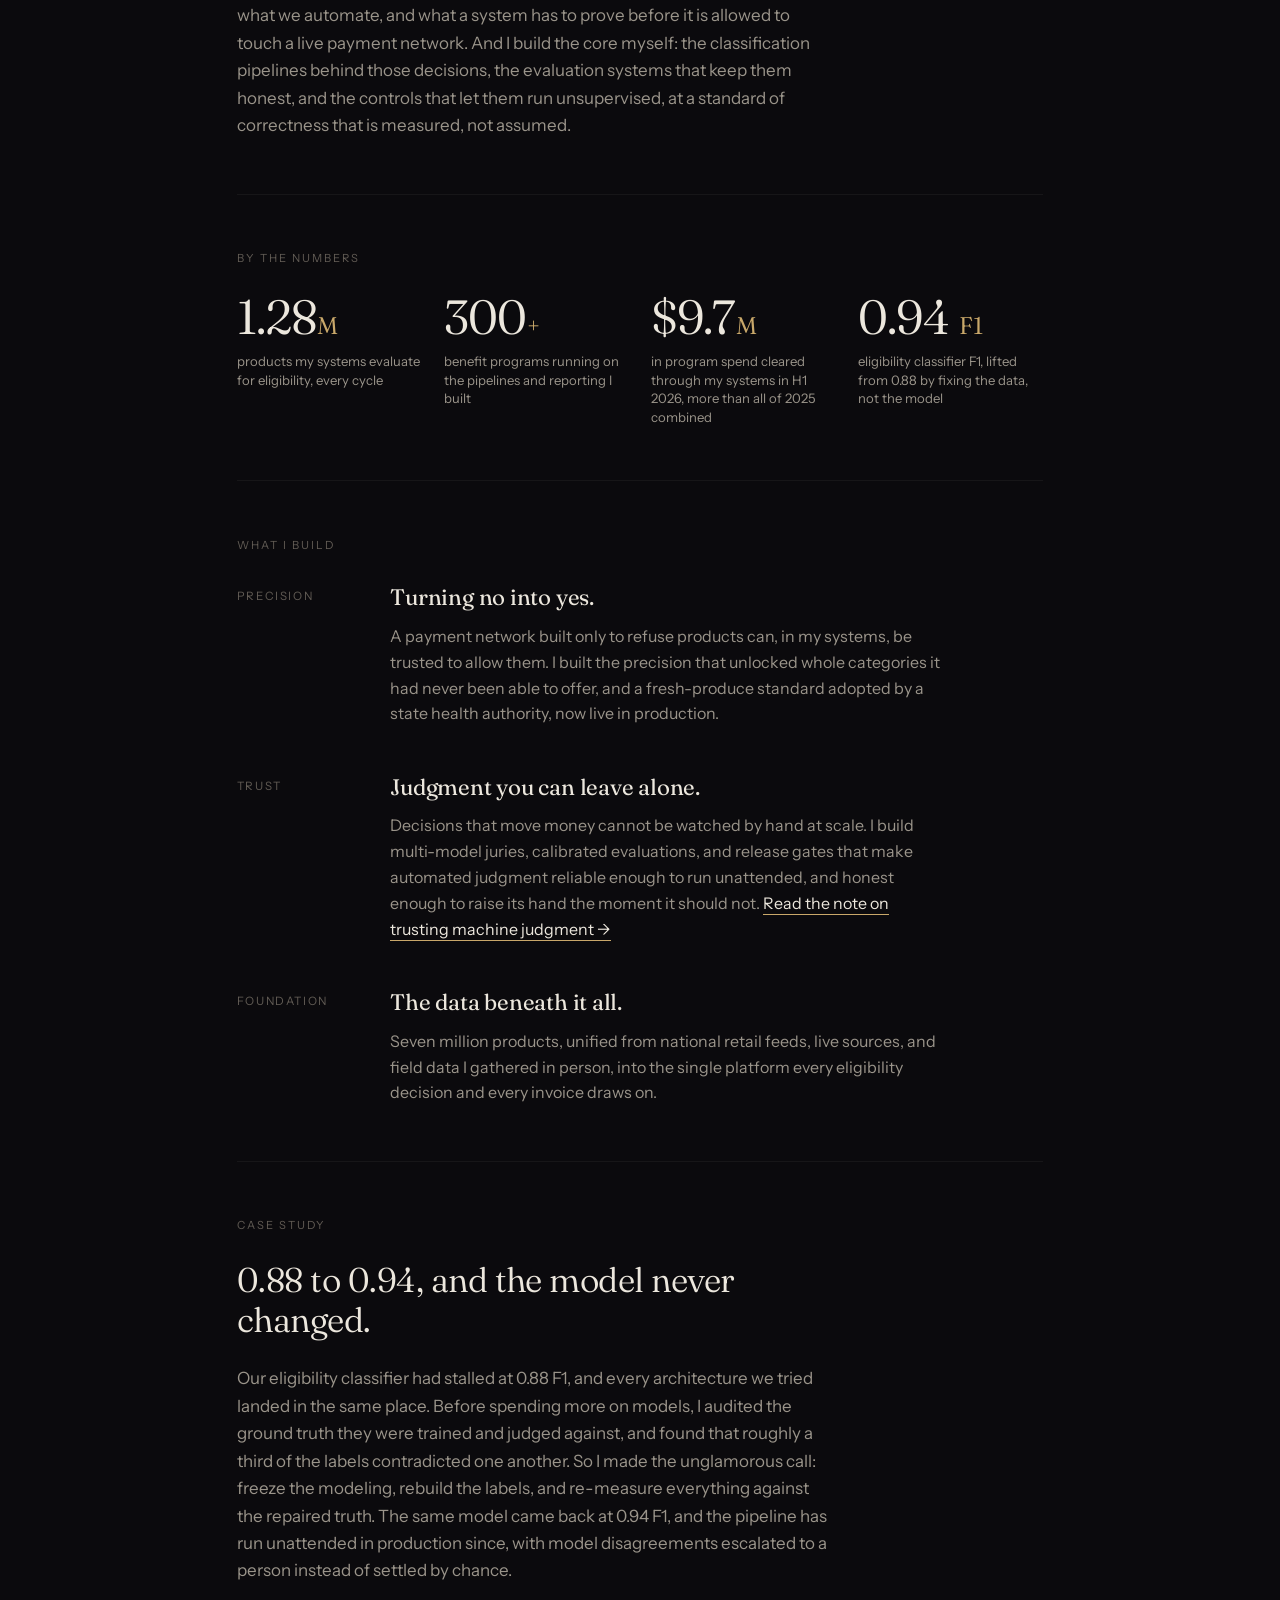
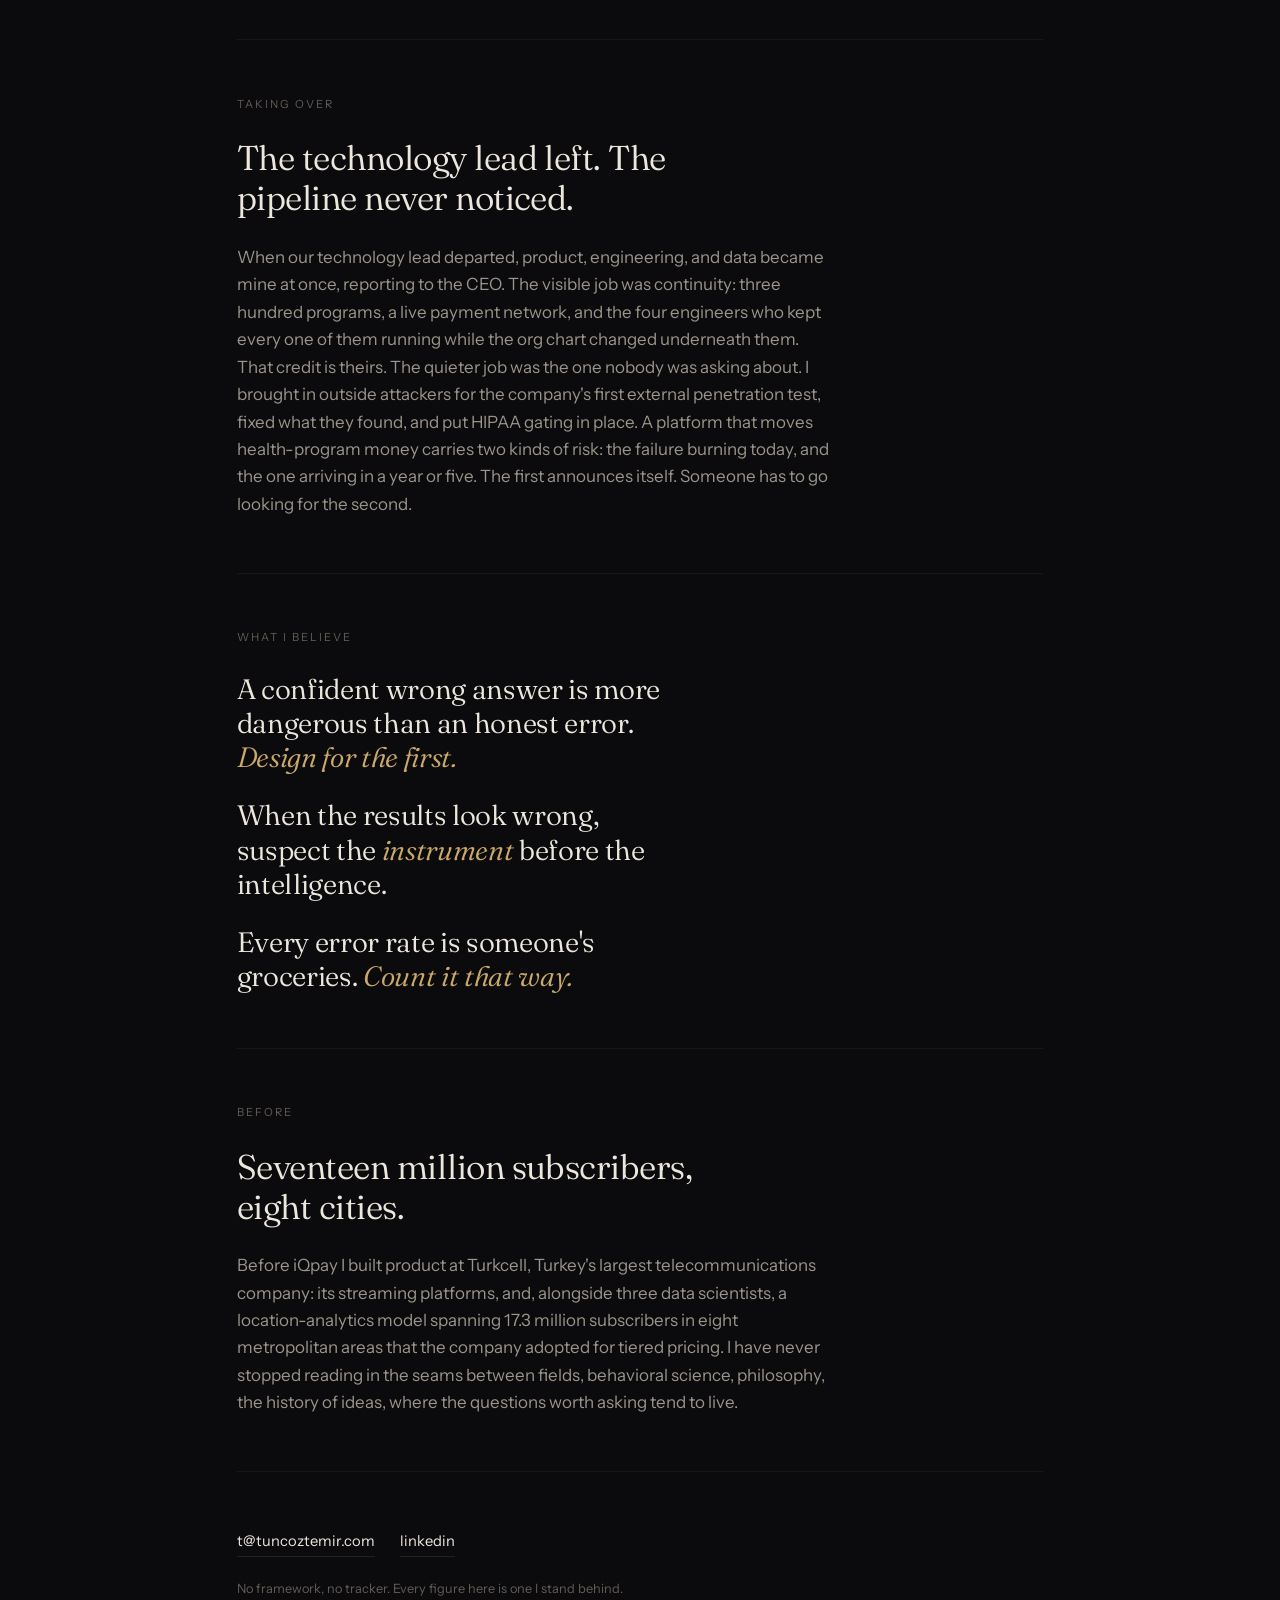
==== commit 5a0628d0: "Ship the leadership pass without the quote: taking over, the register line, exact figures - Hero gai" ====
--- a/index.html
+++ b/index.html
@@ -39,7 +39,7 @@
     <header class="hero">
       <h1 class="name rise d1">Tunç Öztemir</h1>
       <p class="thesis rise d2">I build intelligence that has to be <span class="it">right</span>.</p>
-      <p class="sub rise d3">I run product, engineering, and data at iQpay, where machine decisions move real money at national scale. I build the systems that make those decisions, and the evaluation and judgment that make them trustworthy enough to run on their own.</p>
+      <p class="sub rise d3">I run product, engineering, and data at iQpay, where machine decisions move real money at national scale. When one of those decisions is wrong, a family gets declined at the register. I build the systems that make those decisions, and the evaluation and judgment that make them trustworthy enough to run on their own.</p>
       <div class="meta rise d4">
         <span>New York</span>
         <span class="sep">/</span>
@@ -58,7 +58,7 @@
     <section>
       <div class="eyebrow">At iQpay</div>
       <p class="lead">I run product, engineering, and data. The whole technical organization, and the intelligence at the center of it.</p>
-      <p class="body"><a href="https://www.iqpay.com">iQpay</a> is a payments platform operating at national scale across health and social programs, deciding in real time and product by product what each program covers at the register. I set the technical strategy and make the decisions that carry risk: what we build, what we automate, and what a system has to prove before it is allowed to touch a live payment network. And I build the core myself: the classification pipelines behind those decisions, the evaluation systems that keep them honest, and the controls that let them run unsupervised, at a standard of correctness that is measured, not assumed.</p>
+      <p class="body"><a href="https://www.iqpay.com">iQpay</a> is a payments platform serving health and social programs across thirty-one states, deciding in real time and product by product what each program covers at the register. I lead a distributed team of four engineers, set the technical strategy, and make the decisions that carry risk: what we build, what we automate, and what a system has to prove before it is allowed to touch a live payment network. And I build the core myself: the classification pipelines behind those decisions, the evaluation systems that keep them honest, and the controls that let them run unsupervised, at a standard of correctness that is measured, not assumed.</p>
     </section>
 
     <section>
@@ -74,7 +74,7 @@
         </div>
         <div class="fig">
           <div class="n">$9.7<span class="u">M</span></div>
-          <div class="c">in program spend cleared through my systems in H1 2026, up 35% over the prior year</div>
+          <div class="c">in program spend cleared through my systems in H1 2026, more than all of 2025 combined</div>
         </div>
         <div class="fig">
           <div class="n">0.94 <span class="u">F1</span></div>
@@ -121,17 +121,24 @@
     </section>
 
     <section>
+      <div class="eyebrow">Taking over</div>
+      <p class="lead">The technology lead left. The pipeline never noticed.</p>
+      <p class="body">When our technology lead departed, product, engineering, and data became mine at once, reporting to the CEO. The visible job was continuity: three hundred programs, a live payment network, and the four engineers who kept every one of them running while the org chart changed underneath them. That credit is theirs. The quieter job was the one nobody was asking about. I brought in outside attackers for the company's first external penetration test, fixed what they found, and put HIPAA gating in place. A platform that moves health-program money carries two kinds of risk: the failure burning today, and the one arriving in a year or five. The first announces itself. Someone has to go looking for the second.</p>
+    </section>
+
+    <section>
       <div class="eyebrow">What I believe</div>
       <div class="creed">
         <div class="line">A confident wrong answer is more dangerous than an honest error. <span class="q">Design for the first.</span></div>
         <div class="line">When the results look wrong, suspect the <span class="q">instrument</span> before the intelligence.</div>
+        <div class="line">Every error rate is someone's groceries. <span class="q">Count it that way.</span></div>
       </div>
     </section>
 
     <section>
       <div class="eyebrow">Before</div>
-      <p class="lead">At sixteen, I founded an academy. I ran it for nine years.</p>
-      <p class="body">Arkhé, an independent academy in the social sciences, was my first act of company building: founded at sixteen, run for nine years, and funded in part by a &euro;95,000 grant from the European Endowment for Democracy. Before iQpay I also built product at Turkcell, Turkey's largest telecommunications company. I have never stopped reading in the seams between fields, behavioral science, philosophy, the history of ideas, where the questions worth asking tend to live.</p>
+      <p class="lead">Seventeen million subscribers, eight cities.</p>
+      <p class="body">Before iQpay I built product at Turkcell, Turkey's largest telecommunications company: its streaming platforms, and, alongside three data scientists, a location-analytics model spanning 17.3 million subscribers in eight metropolitan areas that the company adopted for tiered pricing. I have never stopped reading in the seams between fields, behavioral science, philosophy, the history of ideas, where the questions worth asking tend to live.</p>
     </section>
 
     <footer>
@@ -139,7 +146,7 @@
         <a href="mailto:t@tuncoztemir.com">t@tuncoztemir.com</a>
         <a href="https://www.linkedin.com/in/tunc-oztemir-10516a1b8">linkedin</a>
       </div>
-      <p class="colophon">Written and built by hand. No framework, no tracker. Every figure here is one I stand behind.</p>
+      <p class="colophon">No framework, no tracker. Every figure here is one I stand behind.</p>
     </footer>
 
   </div>
--- a/style.css
+++ b/style.css
@@ -1,4 +1,4 @@
-/* tuncoztemir.com — dark editorial.
+/* tuncoztemir.com, dark editorial.
    Fraunces for the voice, Instrument Sans for the detail. One warm light in the dark. */
 
 :root {
@@ -224,6 +224,27 @@
 }
 .creed .line .q { color: var(--gold); font-style: italic; }
 
+/* ---------- second opinions (borrowed voices) ---------- */
+.voice { max-width: 46ch; }
+.voice blockquote {
+  font-family: var(--display);
+  font-style: italic;
+  font-weight: 340;
+  font-size: clamp(1.25rem, 2.8vw, 1.6rem);
+  line-height: 1.3;
+  color: var(--text);
+  padding-left: 1.4rem;
+  border-left: 2px solid var(--gold);
+}
+.voice .attr {
+  margin-top: 1rem;
+  padding-left: 1.4rem;
+  font-size: 0.78rem;
+  letter-spacing: 0.08em;
+  text-transform: uppercase;
+  color: var(--faint);
+}
+
 /* ---------- footer ---------- */
 footer { padding: 3.6rem 0 5rem; border-top: 1px solid var(--line-soft); }
 .foot-links { display: flex; flex-wrap: wrap; gap: 1.6rem; font-size: 0.92rem; }
